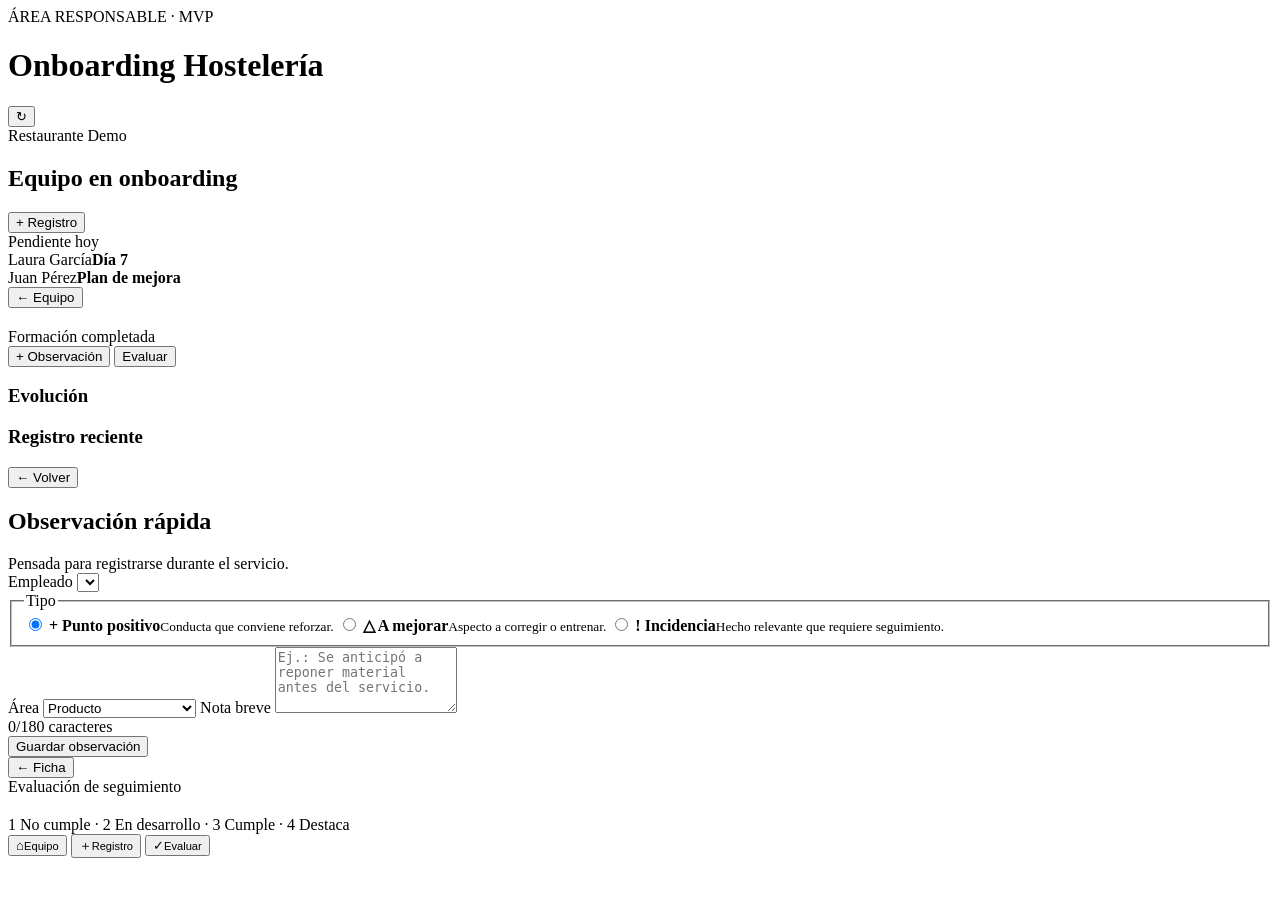
==== index.html @ d0bd627a "Add reviewed mobile MVP entrypoint" ====
<!doctype html>
<html lang="es">
<head>
  <meta charset="utf-8" />
  <meta name="viewport" content="width=device-width, initial-scale=1, viewport-fit=cover" />
  <meta name="theme-color" content="#17324d" />
  <meta name="apple-mobile-web-app-capable" content="yes" />
  <meta name="apple-mobile-web-app-status-bar-style" content="default" />
  <title>Onboarding Hostelería · Responsable</title>
  <link rel="manifest" href="manifest.webmanifest" />
  <link rel="stylesheet" href="styles.css" />
</head>
<body>
  <div class="app-shell">
    <header class="app-header">
      <div>
        <div class="eyebrow">ÁREA RESPONSABLE · MVP</div>
        <h1>Onboarding Hostelería</h1>
      </div>
      <button id="resetDemoBtn" class="icon-btn" type="button" aria-label="Restablecer datos demo" title="Restablecer datos demo">↻</button>
    </header>

    <main>
      <section id="screen-home" class="screen" aria-labelledby="homeTitle">
        <div class="section-head">
          <div>
            <div class="muted">Restaurante Demo</div>
            <h2 id="homeTitle">Equipo en onboarding</h2>
          </div>
          <button id="quickAddBtn" class="btn btn-primary compact" type="button">+ Registro</button>
        </div>
        <div id="employeeList" class="stack"></div>
        <div class="card">
          <div class="card-title">Pendiente hoy</div>
          <div class="task-row"><span>Laura García</span><strong>Día 7</strong></div>
          <div class="task-row"><span>Juan Pérez</span><strong>Plan de mejora</strong></div>
        </div>
      </section>

      <section id="screen-person" class="screen hidden" aria-labelledby="personName">
        <button class="back-btn" type="button" data-go="home">← Equipo</button>
        <div class="person-head">
          <div>
            <h2 id="personName"></h2>
            <div id="personMeta" class="muted"></div>
          </div>
          <span id="personStatus" class="status-pill"></span>
        </div>

        <div class="card">
          <div class="progress-head"><span>Formación completada</span><strong id="personProgressText"></strong></div>
          <div class="progress"><span id="personProgressBar"></span></div>
        </div>

        <div class="two-col">
          <button id="personObservationBtn" class="btn btn-secondary" type="button">+ Observación</button>
          <button id="personEvaluationBtn" class="btn btn-primary" type="button">Evaluar</button>
        </div>

        <h3>Evolución</h3>
        <div id="personAreas" class="stack"></div>

        <h3>Registro reciente</h3>
        <div id="personObservations" class="stack"></div>
      </section>

      <section id="screen-observe" class="screen hidden" aria-labelledby="observeTitle">
        <button id="observationBackBtn" class="back-btn" type="button">← Volver</button>
        <h2 id="observeTitle">Observación rápida</h2>
        <div class="muted">Pensada para registrarse durante el servicio.</div>

        <form id="observationForm" novalidate>
          <label class="field-label" for="observationEmployee">Empleado</label>
          <select id="observationEmployee" class="control" required></select>

          <fieldset class="fieldset-reset">
            <legend class="field-label">Tipo</legend>
            <div class="choice-stack">
              <label class="choice"><input type="radio" name="observationType" value="Positivo" checked /> <span><strong>+ Punto positivo</strong><small>Conducta que conviene reforzar.</small></span></label>
              <label class="choice"><input type="radio" name="observationType" value="A mejorar" /> <span><strong>△ A mejorar</strong><small>Aspecto a corregir o entrenar.</small></span></label>
              <label class="choice"><input type="radio" name="observationType" value="Incidencia" /> <span><strong>! Incidencia</strong><small>Hecho relevante que requiere seguimiento.</small></span></label>
            </div>
          </fieldset>

          <label class="field-label" for="observationArea">Área</label>
          <select id="observationArea" class="control" required>
            <option>Producto</option>
            <option>Mise en place</option>
            <option>Servicio</option>
            <option>Comunicación</option>
            <option>Anticipación</option>
            <option>Trabajo en equipo</option>
            <option>Adaptación al sistema</option>
          </select>

          <label class="field-label" for="observationNote">Nota breve</label>
          <textarea id="observationNote" class="control" rows="4" maxlength="180" placeholder="Ej.: Se anticipó a reponer material antes del servicio." required></textarea>
          <div class="field-help"><span id="noteCounter">0</span>/180 caracteres</div>

          <button class="btn btn-primary full" type="submit">Guardar observación</button>
          <div id="observationMessage" class="feedback" role="status" aria-live="polite"></div>
        </form>
      </section>

      <section id="screen-evaluate" class="screen hidden" aria-labelledby="evaluationTitle">
        <button id="evaluationBackBtn" class="back-btn" type="button">← Ficha</button>
        <div class="muted">Evaluación de seguimiento</div>
        <h2 id="evaluationTitle"></h2>
        <div class="scale-note">1 No cumple · 2 En desarrollo · 3 Cumple · 4 Destaca</div>

        <form id="evaluationForm" novalidate></form>
        <div id="evaluationMessage" class="feedback" role="status" aria-live="polite"></div>
      </section>
    </main>

    <nav class="bottom-nav" aria-label="Navegación principal">
      <button type="button" data-nav="home"><span>⌂</span><small>Equipo</small></button>
      <button type="button" data-nav="observe"><span>＋</span><small>Registro</small></button>
      <button type="button" data-nav="evaluate"><span>✓</span><small>Evaluar</small></button>
    </nav>
  </div>

  <script src="app.js" defer></script>
</body>
</html>
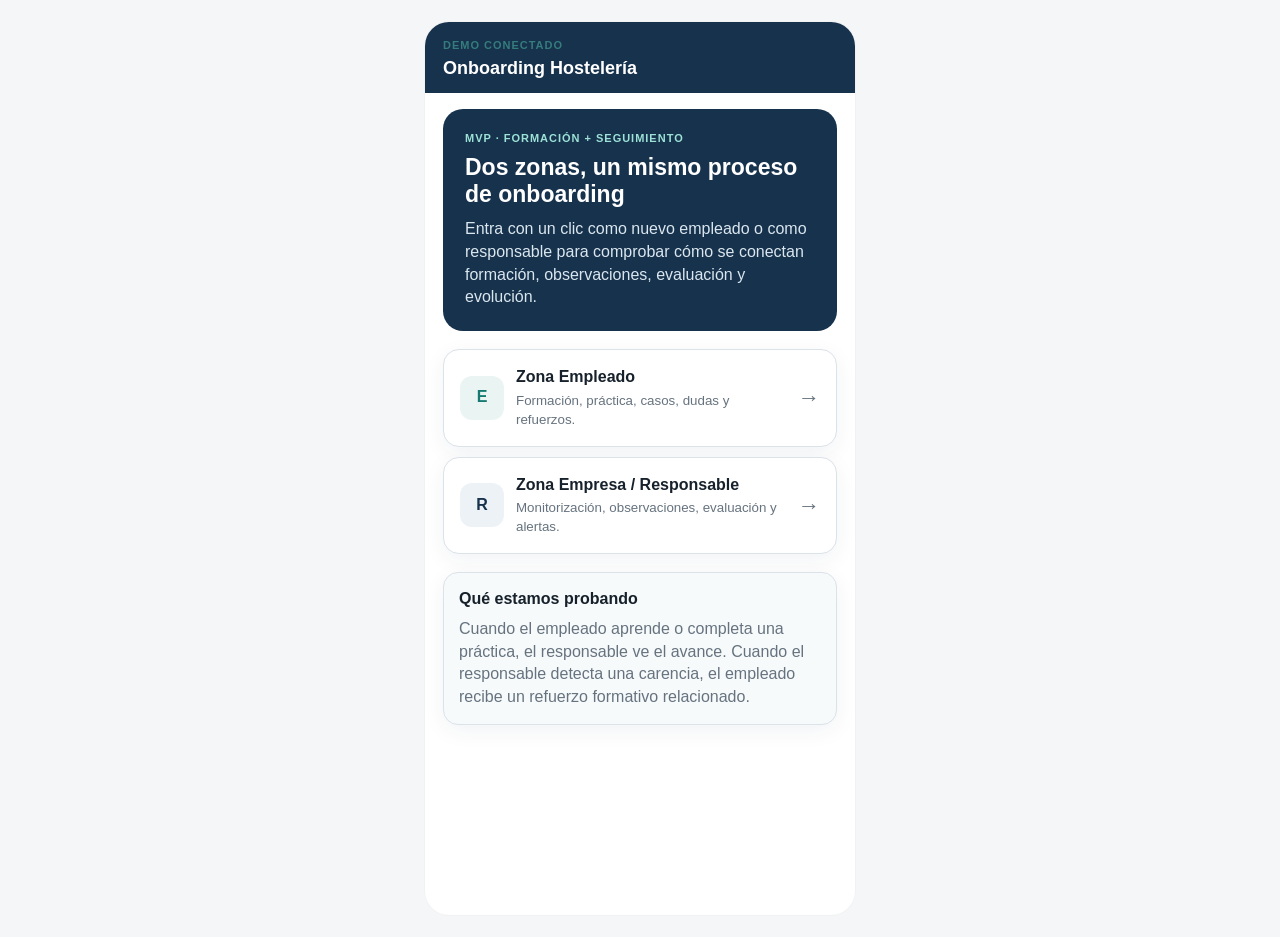
==== commit 819d9ecf: "Integrate employee and manager onboarding demo" ====
--- a/index.html
+++ b/index.html
@@ -1,125 +1,536 @@
 <!doctype html>
 <html lang="es">
 <head>
-  <meta charset="utf-8" />
-  <meta name="viewport" content="width=device-width, initial-scale=1, viewport-fit=cover" />
-  <meta name="theme-color" content="#17324d" />
-  <meta name="apple-mobile-web-app-capable" content="yes" />
-  <meta name="apple-mobile-web-app-status-bar-style" content="default" />
-  <title>Onboarding Hostelería · Responsable</title>
-  <link rel="manifest" href="manifest.webmanifest" />
-  <link rel="stylesheet" href="styles.css" />
+  <meta charset="utf-8">
+  <meta name="viewport" content="width=device-width,initial-scale=1,viewport-fit=cover">
+  <meta name="theme-color" content="#17324d">
+  <meta name="apple-mobile-web-app-capable" content="yes">
+  <meta name="apple-mobile-web-app-status-bar-style" content="default">
+  <title>Onboarding Hostelería · Demo conectado</title>
+  <link rel="manifest" href="manifest.webmanifest">
+  <style>
+:root{--navy:#17324d;--blue:#245d8c;--teal:#167a70;--teal-soft:#e7f6f2;--bg:#f4f6f8;--card:#fff;--line:#dbe2e8;--text:#17212b;--muted:#66737f;--good:#eaf5ee;--warn:#fff6df;--bad:#fbeaea;--shadow:0 6px 22px rgba(23,50,77,.06)}
+*{box-sizing:border-box;-webkit-tap-highlight-color:transparent}html{background:var(--bg)}body{margin:0;color:var(--text);background:var(--bg);font:16px/1.42 -apple-system,BlinkMacSystemFont,"Segoe UI",Roboto,Arial,sans-serif}.app-shell{width:100%;max-width:430px;min-height:100vh;margin:0 auto;background:#fff;padding-bottom:calc(78px + env(safe-area-inset-bottom));box-shadow:0 0 0 1px rgba(0,0,0,.02)}.app-header{position:sticky;top:0;z-index:5;display:flex;align-items:center;justify-content:space-between;gap:12px;padding:16px 18px calc(14px + env(safe-area-inset-top));background:var(--navy);color:#fff}.app-header h1{margin:4px 0 0;font-size:18px;line-height:1.2}.eyebrow{font-size:11px;font-weight:800;letter-spacing:.09em;color:#357c7c}.eyebrow.light{color:#9ce2d7}.icon-btn{width:42px;height:42px;border-radius:12px;border:1px solid rgba(255,255,255,.22);background:rgba(255,255,255,.08);color:#fff;font-size:21px}.screen{padding:18px 18px 112px}.hidden{display:none!important}h2{margin:4px 0 14px;font-size:23px;line-height:1.18}h3{margin:22px 0 8px;font-size:17px}.muted,.fine{color:var(--muted);font-size:14px}.fine{font-size:12px}.lead{color:#556e7e;margin-top:-6px}.section-head,.person-head,.progress-head,.section-title-row{display:flex;align-items:center;justify-content:space-between;gap:12px}.person-head{align-items:flex-start}.stack>*+*{margin-top:10px}.card,.info-card,.employee-card,.area-card,.observation-card,.training-detail,.metric-card,.compare-card{border:1px solid var(--line);border-radius:15px;background:var(--card);box-shadow:var(--shadow)}.card{padding:15px;margin-top:14px}.info-card{padding:15px;margin-top:18px;background:#f7fafb}.info-card p{margin:7px 0 0;color:var(--muted)}.gateway-screen{padding-top:16px}.gateway-hero{padding:22px;border-radius:20px;background:var(--navy);color:#fff;margin-bottom:18px}.gateway-hero h2{margin:7px 0 10px}.gateway-hero p{margin:0;color:#dbe7ef}.role-card{display:flex;align-items:center;gap:12px;width:100%;margin:10px 0;padding:16px;border:1px solid var(--line);border-radius:16px;background:#fff;text-align:left;color:inherit;font:inherit;box-shadow:var(--shadow)}.role-card:active{transform:scale(.996)}.role-icon{display:grid;place-items:center;width:44px;height:44px;flex:none;border-radius:12px;background:#eaf4f2;color:var(--teal);font-weight:900}.manager-role .role-icon{background:#edf2f6;color:var(--navy)}.role-copy{display:grid;gap:3px;flex:1}.role-copy strong{font-size:16px}.role-copy small{color:var(--muted)}.role-arrow{font-size:22px;color:var(--muted)}.status-pill{display:inline-flex;align-items:center;border-radius:999px;background:#eef3f7;color:#385166;padding:5px 9px;font-size:11px;font-weight:700;white-space:nowrap}.employee-selector-card{margin-bottom:14px}.compact-label{margin-top:0!important}.employee-hero{display:flex;align-items:center;justify-content:space-between;gap:16px;padding:18px;border-radius:18px;background:linear-gradient(135deg,#17324d,#245d8c);color:#fff}.employee-hero h2{margin:5px 0 6px}.employee-hero p{margin:0;color:#dce9f2}.progress-ring{width:74px;height:74px;flex:none;border-radius:50%;display:grid;place-items:center;background:conic-gradient(#8be3d1 var(--pct,0%),rgba(255,255,255,.18) 0);position:relative}.progress-ring:after{content:"";position:absolute;inset:7px;border-radius:50%;background:#17324d}.progress-ring span{position:relative;z-index:1;font-weight:900;font-size:14px}.section-title-row{margin-top:18px}.section-title-row h3{margin:0}.mini-kpi{font-size:12px;font-weight:800;color:var(--teal)}.module-card{width:100%;padding:15px;border:1px solid var(--line);border-radius:15px;background:#fff;text-align:left;color:inherit;font:inherit;box-shadow:var(--shadow)}.module-top{display:flex;justify-content:space-between;gap:10px}.module-day{display:inline-block;padding:4px 8px;border-radius:8px;background:#eaf4f2;color:#176b68;font-size:11px;font-weight:800}.module-title{display:block;margin:7px 0 3px;font-weight:800}.module-area{color:var(--muted);font-size:13px}.module-status{display:block;margin-top:9px;color:#2c706a;font-size:12px;font-weight:800}.module-status.reinforcement{color:#9a5a08}.lesson-steps{display:flex;gap:6px;margin:18px 0}.lesson-steps span{flex:1;text-align:center;background:#e1ecee;border-radius:8px;padding:9px 3px;font-size:11px;font-weight:800}.video-placeholder{background:#e8eef2;border-radius:12px;padding:16px;margin-top:14px}.video-placeholder strong{display:block}.video-placeholder p{margin-bottom:0;color:var(--muted)}.check-row{display:flex;gap:11px;align-items:flex-start;padding:13px;border-radius:10px;background:#f0f7f5}.check-row input{width:21px;height:21px;flex:none;accent-color:var(--teal)}.option-btn{width:100%;text-align:left;padding:13px;border:1px solid #bccbd5;background:#fff;border-radius:10px;color:#17324d;font:inherit}.option-btn.selected{border:2px solid var(--teal);background:var(--teal-soft)}.feedback{min-height:20px;margin-top:10px;font-size:14px;color:var(--blue)}.feedback.good,.feedback.success{color:#366e47}.feedback.try,.feedback.error{color:#9b3f3f}.progress-row-card{padding:14px}.meter{height:9px;background:#e1eaef;border-radius:99px;overflow:hidden;margin-top:8px}.meter span{height:100%;display:block;background:#269a88}.alert-card{border:1px solid #e3d29c;border-left:4px solid #cf9f2a;border-radius:13px;padding:12px;background:#fffaf0}.alert-card.incident{border-color:#e2bbbb;border-left-color:#b95c5c;background:#fff7f7}.alert-card.positive{border-color:#bdd9c5;border-left-color:#4d8b61;background:#f5fbf7}.alert-title{font-size:13px;font-weight:800}.alert-text{font-size:13px;margin-top:3px;color:#536573}.metrics-grid{display:grid;grid-template-columns:repeat(3,1fr);gap:8px;margin:12px 0 16px}.metric-card{padding:11px 9px;text-align:center}.metric-card span{display:block;color:var(--muted);font-size:11px}.metric-card strong{display:block;margin-top:3px;font-size:18px}.employee-card{width:100%;padding:15px;text-align:left;color:inherit;font:inherit}.employee-card:active{transform:scale(.995)}.employee-top{display:flex;justify-content:space-between;gap:10px}.employee-name{font-weight:800}.progress{height:8px;margin-top:9px;overflow:hidden;border-radius:999px;background:#e8edf1}.progress span{display:block;height:100%;width:0;background:var(--blue);transition:width .2s ease}.employee-kpis{display:flex;justify-content:space-between;gap:10px;margin-top:7px;color:var(--muted);font-size:12px}.live-dot{font-size:10px;font-weight:900;color:#b64d4d}.compare-card{padding:15px;margin:14px 0}.compare-row{display:grid;grid-template-columns:1fr auto;gap:4px 10px;align-items:center;margin:10px 0}.compare-row .progress{grid-column:1/-1;margin-top:1px}.eval-progress span{background:var(--teal)}.compare-caption{margin-top:10px;color:var(--muted);font-size:11px}.two-col{display:grid;grid-template-columns:1fr 1fr;gap:9px}.back-btn{min-height:42px;margin-left:-6px;padding:0 6px;border:0;background:none;color:var(--blue);font:inherit;font-weight:800}.area-card,.observation-card,.training-detail{padding:12px 13px}.area-row{display:flex;align-items:center;justify-content:space-between;gap:12px}.area-name{font-size:14px}.trend{font-weight:800}.observation-card{border-left-width:4px}.observation-card.positive{border-left-color:#4d8b61}.observation-card.improve{border-left-color:#cf9f2a}.observation-card.incident{border-left-color:#b95c5c}.observation-meta{font-size:12px;color:var(--muted);margin-bottom:4px}.observation-text{font-size:14px}.training-detail .module-status{margin-top:4px}.field-label{display:block;margin:16px 0 7px;font-size:14px;font-weight:800}.control{width:100%;min-height:48px;border:1px solid var(--line);border-radius:12px;background:#fff;color:var(--text);padding:12px;font:inherit}.control:focus{outline:2px solid rgba(36,93,140,.2);border-color:var(--blue)}textarea.control{resize:vertical}.fieldset-reset{border:0;padding:0;margin:0;min-width:0}.choice-stack{display:grid;gap:8px}.choice{display:flex;align-items:flex-start;gap:10px;padding:12px;border:1px solid var(--line);border-radius:12px}.choice input{margin-top:3px;transform:scale(1.15)}.choice span{display:grid;gap:2px}.choice small{color:var(--muted)}.field-help{text-align:right;color:var(--muted);font-size:12px;margin-top:4px}.scale-note{font-size:12px;color:var(--muted);margin:-6px 0 12px}.evaluation-card{border:1px solid var(--line);border-radius:14px;padding:13px;margin:10px 0}.evaluation-card legend{padding:0 4px;font-weight:800;font-size:14px}.ratings{display:grid;grid-template-columns:repeat(4,1fr);gap:7px;margin-top:8px}.rating{display:flex;align-items:center;justify-content:center;min-height:44px;border:1px solid var(--line);border-radius:10px}.rating input{margin-right:5px}.btn{min-height:48px;border:0;border-radius:12px;padding:0 14px;font:inherit;font-weight:800}.btn-primary{background:var(--navy);color:#fff}.btn-secondary{background:#fff;color:var(--text);border:1px solid var(--line)}.btn.compact{min-height:44px;padding:0 12px;font-size:14px}.btn.full{width:100%;margin-top:12px}.bottom-nav{position:fixed;z-index:6;left:50%;bottom:0;transform:translateX(-50%);width:min(430px,100%);display:grid;grid-template-columns:repeat(2,1fr);padding:7px 8px calc(7px + env(safe-area-inset-bottom));border-top:1px solid var(--line);background:rgba(255,255,255,.97);backdrop-filter:blur(12px)}#managerNav{grid-template-columns:repeat(3,1fr)}.bottom-nav button{display:grid;justify-items:center;gap:2px;min-height:48px;border:0;border-radius:10px;background:transparent;color:#4f5f6c;font:inherit}.bottom-nav button.active{background:#eef3f7;color:var(--navy);font-weight:800}.bottom-nav span{font-size:19px;line-height:1}.bottom-nav small{font-size:11px}@media(max-width:360px){.screen{padding-left:12px;padding-right:12px}.lesson-steps span{font-size:10px}.role-card{padding:13px}.metrics-grid{gap:5px}.metric-card{padding:10px 5px}}@media(min-width:700px){body{padding:22px}.app-shell{min-height:calc(100vh - 44px);border-radius:24px;overflow:hidden}.bottom-nav{bottom:22px;border-radius:0 0 24px 24px}}@media(prefers-reduced-motion:reduce){*{scroll-behavior:auto!important;transition:none!important}}
+
+</style>
 </head>
 <body>
-  <div class="app-shell">
-    <header class="app-header">
-      <div>
-        <div class="eyebrow">ÁREA RESPONSABLE · MVP</div>
-        <h1>Onboarding Hostelería</h1>
-      </div>
-      <button id="resetDemoBtn" class="icon-btn" type="button" aria-label="Restablecer datos demo" title="Restablecer datos demo">↻</button>
-    </header>
-
-    <main>
-      <section id="screen-home" class="screen" aria-labelledby="homeTitle">
-        <div class="section-head">
-          <div>
-            <div class="muted">Restaurante Demo</div>
-            <h2 id="homeTitle">Equipo en onboarding</h2>
+<div class="app-shell">
+  <header class="app-header">
+    <div>
+      <div class="eyebrow" id="headerEyebrow">DEMO CONECTADO</div>
+      <h1 id="headerTitle">Onboarding Hostelería</h1>
+    </div>
+    <button id="homeGatewayBtn" class="icon-btn hidden" type="button" aria-label="Volver al inicio">⌂</button>
+  </header>
+
+  <main>
+    <section id="screen-gateway" class="screen gateway-screen">
+      <div class="gateway-hero">
+        <div class="eyebrow light">MVP · FORMACIÓN + SEGUIMIENTO</div>
+        <h2>Dos zonas, un mismo proceso de onboarding</h2>
+        <p>Entra con un clic como nuevo empleado o como responsable para comprobar cómo se conectan formación, observaciones, evaluación y evolución.</p>
+      </div>
+
+      <button id="enterEmployeeBtn" class="role-card employee-role" type="button">
+        <span class="role-icon">E</span>
+        <span class="role-copy">
+          <strong>Zona Empleado</strong>
+          <small>Formación, práctica, casos, dudas y refuerzos.</small>
+        </span>
+        <span class="role-arrow">→</span>
+      </button>
+
+      <button id="enterManagerBtn" class="role-card manager-role" type="button">
+        <span class="role-icon">R</span>
+        <span class="role-copy">
+          <strong>Zona Empresa / Responsable</strong>
+          <small>Monitorización, observaciones, evaluación y alertas.</small>
+        </span>
+        <span class="role-arrow">→</span>
+      </button>
+
+      <div class="info-card">
+        <strong>Qué estamos probando</strong>
+        <p>Cuando el empleado aprende o completa una práctica, el responsable ve el avance. Cuando el responsable detecta una carencia, el empleado recibe un refuerzo formativo relacionado.</p>
+      </div>
+    </section>
+
+    <!-- EMPLEADO -->
+    <section id="screen-employee-home" class="screen hidden">
+      <div class="section-head">
+        <div>
+          <div class="muted">Área empleado</div>
+          <h2>Mi aprendizaje</h2>
+        </div>
+        <span class="status-pill">Demo</span>
+      </div>
+
+      <div class="card employee-selector-card">
+        <label class="field-label compact-label" for="employeeDemoSelect">Empleado demo</label>
+        <select id="employeeDemoSelect" class="control"></select>
+        <div class="fine">En el producto real cada empleado accedería a su propio perfil.</div>
+      </div>
+
+      <div class="employee-hero">
+        <div>
+          <div class="eyebrow light">TU RECORRIDO</div>
+          <h2 id="employeeWelcome">Bienvenido</h2>
+          <p id="employeeHeroText">Aprende el sistema de tu equipo paso a paso.</p>
+        </div>
+        <div class="progress-ring" id="employeeProgressRing"><span id="employeeProgressPct">0%</span></div>
+      </div>
+
+      <div id="employeeAlerts" class="stack"></div>
+
+      <div class="section-title-row">
+        <h3>Formación</h3>
+        <span id="employeeModulesSummary" class="mini-kpi"></span>
+      </div>
+      <div id="employeeModules" class="stack"></div>
+    </section>
+
+    <section id="screen-employee-lesson" class="screen hidden">
+      <button id="employeeLessonBack" class="back-btn" type="button">← Mi recorrido</button>
+      <div id="lessonStage" class="eyebrow"></div>
+      <h2 id="lessonTitle"></h2>
+      <p id="lessonGoal" class="lead"></p>
+      <div class="lesson-steps"><span>1 Aprende</span><span>2 Practica</span><span>3 Repasa</span></div>
+
+      <article class="card">
+        <h3>Aprende</h3>
+        <div id="lessonContent"></div>
+        <div id="lessonVideo"></div>
+      </article>
+
+      <article class="card">
+        <h3>Practica en el servicio</h3>
+        <p id="lessonPractice"></p>
+        <label class="check-row"><input type="checkbox" id="lessonPracticeDone"><span>He practicado este punto con mi responsable o compañero.</span></label>
+        <p class="fine">Esta marca registra aprendizaje. La evaluación laboral corresponde al responsable.</p>
+      </article>
+
+      <article class="card">
+        <h3>Comprueba lo aprendido</h3>
+        <p id="lessonQuestion"></p>
+        <div id="lessonOptions" class="choice-stack"></div>
+        <div id="lessonFeedback" class="feedback" role="status" aria-live="polite"></div>
+      </article>
+
+      <article class="card">
+        <h3>Mis dudas</h3>
+        <label class="fine" for="lessonNote">Anota algo que debas consultar con tu responsable.</label>
+        <textarea id="lessonNote" class="control" rows="3" maxlength="300" placeholder="Ej.: ¿Dónde consulto la ficha de alérgenos?"></textarea>
+        <button id="saveLessonNote" class="btn btn-secondary full" type="button">Guardar duda</button>
+        <div id="lessonNoteMessage" class="feedback" role="status" aria-live="polite"></div>
+      </article>
+    </section>
+
+    <section id="screen-employee-progress" class="screen hidden">
+      <div class="section-head">
+        <div>
+          <div class="muted">Área empleado</div>
+          <h2>Mi progreso</h2>
+        </div>
+        <span id="employeeProgressBadge" class="status-pill"></span>
+      </div>
+      <p class="lead">Este resumen mide actividades de aprendizaje. No sustituye la evaluación del responsable.</p>
+      <div id="employeeProgressList" class="stack"></div>
+      <article class="card">
+        <h3>Cómo se valida mi trabajo</h3>
+        <p>Tu responsable observa el desempeño y registra evaluaciones en los días 1, 3, 7, 15 y 30. Formación y desempeño se muestran por separado.</p>
+      </article>
+    </section>
+
+    <!-- EMPRESA / RESPONSABLE -->
+    <section id="screen-manager-home" class="screen hidden">
+      <div class="section-head">
+        <div>
+          <div class="muted">Restaurante Demo</div>
+          <h2>Equipo en onboarding</h2>
+        </div>
+        <button id="quickObservationBtn" class="btn btn-primary compact" type="button">+ Registro</button>
+      </div>
+
+      <div class="metrics-grid">
+        <div class="metric-card"><span>Activos</span><strong id="activeCount">0</strong></div>
+        <div class="metric-card"><span>Alertas</span><strong id="alertCount">0</strong></div>
+        <div class="metric-card"><span>Formación media</span><strong id="avgTraining">0%</strong></div>
+      </div>
+
+      <div id="managerEmployeeList" class="stack"></div>
+
+      <div class="section-title-row"><h3>Actividad reciente</h3><span class="live-dot">● EN VIVO</span></div>
+      <div id="managerActivity" class="stack"></div>
+    </section>
+
+    <section id="screen-manager-person" class="screen hidden">
+      <button class="back-btn" type="button" data-manager-go="home">← Equipo</button>
+      <div class="person-head">
+        <div>
+          <h2 id="managerPersonName"></h2>
+          <div id="managerPersonMeta" class="muted"></div>
+        </div>
+        <span id="managerPersonStatus" class="status-pill"></span>
+      </div>
+
+      <div class="compare-card">
+        <div class="compare-row">
+          <span>Formación</span><strong id="managerTrainingPct"></strong>
+          <div class="progress"><span id="managerTrainingBar"></span></div>
+        </div>
+        <div class="compare-row">
+          <span>Evaluación</span><strong id="managerEvaluationScore"></strong>
+          <div class="progress eval-progress"><span id="managerEvaluationBar"></span></div>
+        </div>
+        <div class="compare-caption">Formación = aprendizaje registrado · Evaluación = observación del responsable</div>
+      </div>
+
+      <div class="two-col">
+        <button id="managerPersonObservationBtn" class="btn btn-secondary" type="button">+ Observación</button>
+        <button id="managerPersonEvaluationBtn" class="btn btn-primary" type="button">Evaluar</button>
+      </div>
+
+      <h3>Evolución por área</h3>
+      <div id="managerPersonAreas" class="stack"></div>
+
+      <h3>Formación y refuerzos</h3>
+      <div id="managerTrainingDetail" class="stack"></div>
+
+      <h3>Registro reciente</h3>
+      <div id="managerPersonObservations" class="stack"></div>
+    </section>
+
+    <section id="screen-manager-observe" class="screen hidden">
+      <button id="managerObservationBack" class="back-btn" type="button">← Volver</button>
+      <h2>Observación rápida</h2>
+      <p class="lead">Una observación “A mejorar” o “Incidencia” puede generar un refuerzo formativo para el empleado.</p>
+      <form id="managerObservationForm" novalidate>
+        <label class="field-label" for="managerObservationEmployee">Empleado</label>
+        <select id="managerObservationEmployee" class="control" required></select>
+
+        <fieldset class="fieldset-reset">
+          <legend class="field-label">Tipo</legend>
+          <div class="choice-stack">
+            <label class="choice"><input type="radio" name="managerObservationType" value="Positivo" checked><span><strong>+ Punto positivo</strong><small>Conducta a reforzar.</small></span></label>
+            <label class="choice"><input type="radio" name="managerObservationType" value="A mejorar"><span><strong>△ A mejorar</strong><small>Genera recomendación de refuerzo.</small></span></label>
+            <label class="choice"><input type="radio" name="managerObservationType" value="Incidencia"><span><strong>! Incidencia</strong><small>Genera alerta y refuerzo.</small></span></label>
           </div>
-          <button id="quickAddBtn" class="btn btn-primary compact" type="button">+ Registro</button>
-        </div>
-        <div id="employeeList" class="stack"></div>
-        <div class="card">
-          <div class="card-title">Pendiente hoy</div>
-          <div class="task-row"><span>Laura García</span><strong>Día 7</strong></div>
-          <div class="task-row"><span>Juan Pérez</span><strong>Plan de mejora</strong></div>
-        </div>
-      </section>
-
-      <section id="screen-person" class="screen hidden" aria-labelledby="personName">
-        <button class="back-btn" type="button" data-go="home">← Equipo</button>
-        <div class="person-head">
-          <div>
-            <h2 id="personName"></h2>
-            <div id="personMeta" class="muted"></div>
-          </div>
-          <span id="personStatus" class="status-pill"></span>
-        </div>
-
-        <div class="card">
-          <div class="progress-head"><span>Formación completada</span><strong id="personProgressText"></strong></div>
-          <div class="progress"><span id="personProgressBar"></span></div>
-        </div>
-
-        <div class="two-col">
-          <button id="personObservationBtn" class="btn btn-secondary" type="button">+ Observación</button>
-          <button id="personEvaluationBtn" class="btn btn-primary" type="button">Evaluar</button>
-        </div>
-
-        <h3>Evolución</h3>
-        <div id="personAreas" class="stack"></div>
-
-        <h3>Registro reciente</h3>
-        <div id="personObservations" class="stack"></div>
-      </section>
-
-      <section id="screen-observe" class="screen hidden" aria-labelledby="observeTitle">
-        <button id="observationBackBtn" class="back-btn" type="button">← Volver</button>
-        <h2 id="observeTitle">Observación rápida</h2>
-        <div class="muted">Pensada para registrarse durante el servicio.</div>
-
-        <form id="observationForm" novalidate>
-          <label class="field-label" for="observationEmployee">Empleado</label>
-          <select id="observationEmployee" class="control" required></select>
-
-          <fieldset class="fieldset-reset">
-            <legend class="field-label">Tipo</legend>
-            <div class="choice-stack">
-              <label class="choice"><input type="radio" name="observationType" value="Positivo" checked /> <span><strong>+ Punto positivo</strong><small>Conducta que conviene reforzar.</small></span></label>
-              <label class="choice"><input type="radio" name="observationType" value="A mejorar" /> <span><strong>△ A mejorar</strong><small>Aspecto a corregir o entrenar.</small></span></label>
-              <label class="choice"><input type="radio" name="observationType" value="Incidencia" /> <span><strong>! Incidencia</strong><small>Hecho relevante que requiere seguimiento.</small></span></label>
-            </div>
-          </fieldset>
-
-          <label class="field-label" for="observationArea">Área</label>
-          <select id="observationArea" class="control" required>
-            <option>Producto</option>
-            <option>Mise en place</option>
-            <option>Servicio</option>
-            <option>Comunicación</option>
-            <option>Anticipación</option>
-            <option>Trabajo en equipo</option>
-            <option>Adaptación al sistema</option>
-          </select>
-
-          <label class="field-label" for="observationNote">Nota breve</label>
-          <textarea id="observationNote" class="control" rows="4" maxlength="180" placeholder="Ej.: Se anticipó a reponer material antes del servicio." required></textarea>
-          <div class="field-help"><span id="noteCounter">0</span>/180 caracteres</div>
-
-          <button class="btn btn-primary full" type="submit">Guardar observación</button>
-          <div id="observationMessage" class="feedback" role="status" aria-live="polite"></div>
-        </form>
-      </section>
-
-      <section id="screen-evaluate" class="screen hidden" aria-labelledby="evaluationTitle">
-        <button id="evaluationBackBtn" class="back-btn" type="button">← Ficha</button>
-        <div class="muted">Evaluación de seguimiento</div>
-        <h2 id="evaluationTitle"></h2>
-        <div class="scale-note">1 No cumple · 2 En desarrollo · 3 Cumple · 4 Destaca</div>
-
-        <form id="evaluationForm" novalidate></form>
-        <div id="evaluationMessage" class="feedback" role="status" aria-live="polite"></div>
-      </section>
-    </main>
-
-    <nav class="bottom-nav" aria-label="Navegación principal">
-      <button type="button" data-nav="home"><span>⌂</span><small>Equipo</small></button>
-      <button type="button" data-nav="observe"><span>＋</span><small>Registro</small></button>
-      <button type="button" data-nav="evaluate"><span>✓</span><small>Evaluar</small></button>
-    </nav>
-  </div>
-
-  <script src="app.js" defer></script>
+        </fieldset>
+
+        <label class="field-label" for="managerObservationArea">Área</label>
+        <select id="managerObservationArea" class="control" required>
+          <option>Producto</option><option>Mise en place</option><option>Servicio</option><option>Comunicación</option><option>Anticipación</option><option>Trabajo en equipo</option><option>Adaptación al sistema</option>
+        </select>
+
+        <label class="field-label" for="managerObservationNote">Nota breve</label>
+        <textarea id="managerObservationNote" class="control" rows="4" maxlength="180" placeholder="Ej.: Debe anticipar la reposición antes del pico." required></textarea>
+        <div class="field-help"><span id="managerNoteCounter">0</span>/180</div>
+
+        <button class="btn btn-primary full" type="submit">Guardar observación</button>
+        <div id="managerObservationMessage" class="feedback" role="status" aria-live="polite"></div>
+      </form>
+    </section>
+
+    <section id="screen-manager-evaluate" class="screen hidden">
+      <button id="managerEvaluationBack" class="back-btn" type="button">← Ficha</button>
+      <div class="muted">Evaluación de seguimiento</div>
+      <h2 id="managerEvaluationTitle"></h2>
+      <div class="scale-note">1 No cumple · 2 En desarrollo · 3 Cumple · 4 Destaca</div>
+      <form id="managerEvaluationForm" novalidate></form>
+      <div id="managerEvaluationMessage" class="feedback" role="status" aria-live="polite"></div>
+    </section>
+  </main>
+
+  <nav id="employeeNav" class="bottom-nav hidden" aria-label="Navegación empleado">
+    <button type="button" data-employee-nav="home"><span>⌂</span><small>Formación</small></button>
+    <button type="button" data-employee-nav="progress"><span>▥</span><small>Progreso</small></button>
+  </nav>
+
+  <nav id="managerNav" class="bottom-nav hidden" aria-label="Navegación responsable">
+    <button type="button" data-manager-nav="home"><span>⌂</span><small>Equipo</small></button>
+    <button type="button" data-manager-nav="observe"><span>＋</span><small>Registro</small></button>
+    <button type="button" data-manager-nav="evaluate"><span>✓</span><small>Evaluar</small></button>
+  </nav>
+</div>
+<script>
+(()=>{
+'use strict';
+
+const STORAGE_KEY='onboarding_hosteleria_integrado_v2';
+const CHANNEL_NAME='onboarding_hosteleria_demo_sync';
+const channel=('BroadcastChannel' in window)?new BroadcastChannel(CHANNEL_NAME):null;
+
+const modules=[
+ {day:1,title:'Conoce tu puesto y tu equipo',area:'Integración y comunicación',goal:'Identifica tus funciones, a quién pedir ayuda y cómo comunicar una incidencia.',points:['Confirma quién es tu responsable directo y quién cubre su ausencia.','Pregunta qué decisiones puedes tomar y cuáles requieren autorización.','Cuando detectes un problema, comunica el hecho y su urgencia por el canal acordado.'],practice:'Identifica a tu responsable y ensaya cómo comunicarías una incidencia durante el servicio.',question:'Si un cliente pregunta por un alérgeno y no tienes información fiable, ¿qué haces?',options:['Le das una respuesta probable para no retrasar el servicio.','Consultas la información oficial del establecimiento y avisas al responsable antes de responder.','Cambias de tema y sigues con otra mesa.'],correct:1,why:'La información sobre alérgenos debe confirmarse con la fuente y el protocolo del establecimiento.',videoUrl:''},
+ {day:3,title:'Prepara el servicio',area:'Mise en place y organización',goal:'Revisa tu zona, encuentra material y comunica lo que falta antes del servicio.',points:['Consulta la lista de preparación de tu puesto y turno.','Comprueba limpieza, material y reposiciones con un compañero.','Comunica faltantes y prioridades al responsable antes de abrir.'],practice:'Realiza la preparación de tu zona con la lista real del establecimiento.',question:'Falta material imprescindible diez minutos antes de abrir. ¿Qué haces primero?',options:['Esperas a que alguien lo detecte.','Lo comunicas y acuerdas una solución o prioridad con el responsable.','Improvisas un sustituto sin avisar.'],correct:1,why:'Anticiparse también consiste en comunicar faltantes a tiempo.',videoUrl:''},
+ {day:7,title:'Observa y atiende',area:'Servicio y anticipación',goal:'Aprende a observar mesas y coordinarte con el equipo durante el servicio.',points:['Revisa tus mesas de forma regular sin interrumpir innecesariamente.','Comunica a cocina y sala cambios o problemas por el canal acordado.','Pide apoyo cuando el volumen de trabajo supere tu capacidad.'],practice:'Con supervisión, atiende una zona y comenta qué necesidad detectaste antes de que te la pidieran.',question:'Un plato tarda más de lo previsto y el cliente pregunta. ¿Cuál es la mejor respuesta?',options:['Prometes que llegará inmediatamente sin comprobarlo.','Compruebas el estado con cocina y comunicas al cliente lo confirmado.','Evitas volver a esa mesa hasta que salga el plato.'],correct:1,why:'Verifica el estado real y comunica con claridad, siguiendo el protocolo local.',videoUrl:''},
+ {day:15,title:'Producto y recomendación',area:'Producto y venta',goal:'Responde con seguridad sobre la carta y recomienda a partir de lo que necesita el cliente.',points:['Estudia los productos principales y sus descripciones oficiales.','No inventes ingredientes, disponibilidad ni alérgenos.','Escucha preferencias y confirma cualquier información incierta.'],practice:'Explica dos productos reales de la carta y practica una recomendación con tu responsable.',question:'No recuerdas un ingrediente de un plato. ¿Qué haces?',options:['Lo deduces por el nombre del plato.','Consultas la ficha o preguntas antes de recomendarlo.','Afirmas que no lo lleva.'],correct:1,why:'Una recomendación útil se basa en información verificada.',videoUrl:''},
+ {day:30,title:'Consolida tu forma de trabajar',area:'Autonomía y mejora',goal:'Repasa tu evolución y prepara una conversación concreta sobre fortalezas y puntos a mejorar.',points:['Revisa tareas que ya haces con autonomía y las que requieren apoyo.','Lleva ejemplos concretos de situaciones vividas.','Acuerda con tu responsable un siguiente objetivo observable.'],practice:'Comparte un logro, una dificultad y una propuesta de mejora en la conversación de seguimiento.',question:'Recibes una corrección sobre un procedimiento interno. ¿Cuál es el mejor siguiente paso?',options:['Sigues usando el método que aprendiste antes.','Pides que te expliquen el procedimiento, lo aplicas y confirmas si lo has entendido.','Discutes la corrección delante del cliente.'],correct:1,why:'La adaptación se demuestra aplicando el procedimiento del establecimiento y pidiendo aclaraciones.',videoUrl:''}
+];
+
+const evaluationCriteria=['Conocimiento de producto','Mise en place','Comunicación','Anticipación','Trabajo en equipo','Adaptación al sistema'];
+const criterionAreaMap={
+ 'Conocimiento de producto':'Producto',
+ 'Mise en place':'Mise en place',
+ 'Comunicación':'Comunicación',
+ 'Anticipación':'Anticipación',
+ 'Trabajo en equipo':'Trabajo en equipo',
+ 'Adaptación al sistema':'Adaptación al sistema'
+};
+const areaModuleMap={
+ 'Producto':3,'Mise en place':1,'Servicio':2,'Comunicación':0,'Anticipación':2,'Trabajo en equipo':4,'Adaptación al sistema':4
+};
+
+const seedActivities={
+ juan:{0:{practiced:true,answer:1,note:''},1:{practiced:true,answer:1,note:''},2:{practiced:true,answer:null,note:''},3:{practiced:true,answer:null,note:''}},
+ laura:{0:{practiced:true,answer:1,note:''},1:{practiced:true,answer:null,note:''}},
+ pedro:{0:{practiced:true,answer:1,note:''},1:{practiced:true,answer:1,note:''},2:{practiced:true,answer:1,note:''},3:{practiced:true,answer:1,note:''},4:{practiced:true,answer:1,note:''}}
+};
+
+const initialData={
+ version:2,
+ selectedEmployeeId:'juan',
+ staff:[
+  {id:'juan',name:'Juan Pérez',role:'Camarero sala',day:15,status:'Evolución positiva',areas:{Producto:[1,2,3],'Mise en place':[2,3],Servicio:[2,3,3],Comunicación:[2,2,3],Anticipación:[1,2,2],'Trabajo en equipo':[3,3,4],'Adaptación al sistema':[2,3]},observations:[{type:'Positivo',area:'Servicio',note:'Buena gestión de una reclamación.',date:'Hoy'},{type:'A mejorar',area:'Anticipación',note:'Preparar reposición antes del pico.',date:'Ayer'}],activities:seedActivities.juan,reinforcements:{2:{active:true,source:'Observación',reason:'Anticipación'}},employeeNotifications:[{kind:'reinforcement',text:'Refuerzo recomendado: Observa y atiende · Anticipación.',date:'Ayer'}],evaluations:[{date:'Día 7',scores:{'Conocimiento de producto':3,'Mise en place':3,'Comunicación':3,'Anticipación':2,'Trabajo en equipo':4,'Adaptación al sistema':3}}]},
+  {id:'laura',name:'Laura García',role:'Ayudante sala',day:7,status:'En desarrollo',areas:{Producto:[1,2],'Mise en place':[2,2],Servicio:[2,3],Comunicación:[2,2],Anticipación:[2,2],'Trabajo en equipo':[3,3],'Adaptación al sistema':[2,2]},observations:[{type:'A mejorar',area:'Producto',note:'Reforzar carta y alérgenos.',date:'Hoy'}],activities:seedActivities.laura,reinforcements:{3:{active:true,source:'Observación',reason:'Producto'}},employeeNotifications:[{kind:'reinforcement',text:'Refuerzo recomendado: Producto y recomendación · Producto.',date:'Hoy'}],evaluations:[{date:'Día 3',scores:{'Conocimiento de producto':2,'Mise en place':2,'Comunicación':2,'Anticipación':2,'Trabajo en equipo':3,'Adaptación al sistema':2}}]},
+  {id:'pedro',name:'Pedro López',role:'Camarero barra',day:30,status:'Onboarding completado',areas:{Producto:[2,3,4],'Mise en place':[2,3,4],Servicio:[2,3,4],Comunicación:[3,3,4],Anticipación:[2,3,4],'Trabajo en equipo':[3,4,4],'Adaptación al sistema':[3,4]},observations:[{type:'Positivo',area:'Trabajo en equipo',note:'Apoya al resto sin indicación.',date:'Ayer'}],activities:seedActivities.pedro,reinforcements:{},employeeNotifications:[],evaluations:[{date:'Día 30',scores:{'Conocimiento de producto':4,'Mise en place':4,'Comunicación':4,'Anticipación':4,'Trabajo en equipo':4,'Adaptación al sistema':4}}]}
+ ],
+ managerActivity:[
+  {kind:'training',text:'Juan Pérez completó el caso del Día 7.',date:'Hoy'},
+  {kind:'alert',text:'Laura García tiene refuerzo pendiente en Producto.',date:'Hoy'},
+  {kind:'positive',text:'Pedro López completó su recorrido formativo.',date:'Ayer'}
+ ]
+};
+
+let data=loadData();
+let currentRole='gateway';
+let currentEmployeeId=data.selectedEmployeeId||'juan';
+let currentLessonIndex=0;
+let managerPreviousScreen='manager-home';
+
+const $=id=>document.getElementById(id);
+const deepClone=v=>JSON.parse(JSON.stringify(v));
+function migrateOrReset(parsed){
+ if(!parsed||parsed.version!==2||!Array.isArray(parsed.staff)) return deepClone(initialData);
+ return parsed;
+}
+function loadData(){
+ try{return migrateOrReset(JSON.parse(localStorage.getItem(STORAGE_KEY)));}catch{return deepClone(initialData);}
+}
+function saveData({broadcast=true}={}){
+ try{localStorage.setItem(STORAGE_KEY,JSON.stringify(data));if(broadcast&&channel)channel.postMessage({type:'sync'});return true;}catch{return false;}
+}
+function reloadSharedData(){const keep=currentEmployeeId;data=loadData();currentEmployeeId=data.staff.some(s=>s.id===keep)?keep:(data.selectedEmployeeId||data.staff[0].id);renderCurrentView();}
+window.addEventListener('storage',e=>{if(e.key===STORAGE_KEY)reloadSharedData();});
+if(channel)channel.addEventListener('message',e=>{if(e.data&&e.data.type==='sync')reloadSharedData();});
+
+function employeeById(id){return data.staff.find(s=>s.id===id)||data.staff[0];}
+function currentEmployee(){return employeeById(currentEmployeeId);}
+function record(employee,index){return employee.activities?.[index]||{practiced:false,answer:null,note:''};}
+function modulePoints(employee,index){const a=record(employee,index);return Number(!!a.practiced)+Number(a.answer===modules[index].correct);}
+function trainingPct(employee){const total=modules.reduce((sum,_,i)=>sum+modulePoints(employee,i),0);return Math.round(total/(modules.length*2)*100);}
+function completedModules(employee){return modules.filter((_,i)=>modulePoints(employee,i)===2).length;}
+function latestEvaluation(employee){return employee.evaluations?.[employee.evaluations.length-1]||null;}
+function evaluationAverage(employee){
+ const latest=latestEvaluation(employee);
+ if(latest){const vals=Object.values(latest.scores).filter(v=>Number.isFinite(v));return vals.length?vals.reduce((a,b)=>a+b,0)/vals.length:0;}
+ const vals=Object.values(employee.areas||{}).map(v=>Array.isArray(v)&&v.length?v[v.length-1]:null).filter(v=>Number.isFinite(v));
+ return vals.length?vals.reduce((a,b)=>a+b,0)/vals.length:0;
+}
+function activeReinforcements(employee){return Object.entries(employee.reinforcements||{}).filter(([,v])=>v&&v.active);}
+function todayLabel(){return 'Ahora';}
+
+function showScreen(id){
+ document.querySelectorAll('main .screen').forEach(s=>s.classList.toggle('hidden',s.id!=='screen-'+id));
+ window.scrollTo({top:0,behavior:'auto'});
+}
+function setHeader(role){
+ const homeBtn=$('homeGatewayBtn');
+ homeBtn.classList.toggle('hidden',role==='gateway');
+ if(role==='employee'){$('headerEyebrow').textContent='ÁREA EMPLEADO';$('headerTitle').textContent='Mi aprendizaje';}
+ else if(role==='manager'){$('headerEyebrow').textContent='ÁREA EMPRESA';$('headerTitle').textContent='Onboarding Hostelería';}
+ else{$('headerEyebrow').textContent='DEMO CONECTADO';$('headerTitle').textContent='Onboarding Hostelería';}
+}
+function setNav(role,active){
+ $('employeeNav').classList.toggle('hidden',role!=='employee');
+ $('managerNav').classList.toggle('hidden',role!=='manager');
+ document.querySelectorAll('[data-employee-nav]').forEach(b=>b.classList.toggle('active',b.dataset.employeeNav===active));
+ document.querySelectorAll('[data-manager-nav]').forEach(b=>b.classList.toggle('active',b.dataset.managerNav===active));
+}
+function enterGateway(){currentRole='gateway';setHeader('gateway');setNav('gateway');showScreen('gateway');}
+function enterEmployee(){currentRole='employee';setHeader('employee');setNav('employee','home');showScreen('employee-home');renderEmployeeHome();}
+function enterManager(){currentRole='manager';setHeader('manager');setNav('manager','home');showScreen('manager-home');renderManagerHome();}
+function renderCurrentView(){
+ const visible=[...document.querySelectorAll('main .screen:not(.hidden)')][0];
+ if(!visible)return;
+ const id=visible.id.replace('screen-','');
+ if(id==='employee-home')renderEmployeeHome();
+ if(id==='employee-lesson')renderEmployeeLesson();
+ if(id==='employee-progress')renderEmployeeProgress();
+ if(id==='manager-home')renderManagerHome();
+ if(id==='manager-person')renderManagerPerson();
+ if(id==='manager-observe')fillManagerEmployeeSelect();
+ if(id==='manager-evaluate')renderManagerEvaluation();
+}
+
+function fillEmployeeDemoSelect(){
+ const select=$('employeeDemoSelect');
+ const old=select.value||currentEmployeeId;
+ select.replaceChildren();
+ data.staff.forEach(s=>{const o=document.createElement('option');o.value=s.id;o.textContent=s.name+' · '+s.role;select.appendChild(o);});
+ select.value=data.staff.some(s=>s.id===old)?old:data.staff[0].id;
+}
+function renderEmployeeHome(){
+ const e=currentEmployee();
+ fillEmployeeDemoSelect();$('employeeDemoSelect').value=e.id;
+ const pct=trainingPct(e);
+ $('employeeWelcome').textContent='Hola, '+e.name.split(' ')[0];
+ $('employeeHeroText').textContent='Día '+e.day+' de 30 · '+e.role;
+ $('employeeProgressPct').textContent=pct+'%';
+ $('employeeProgressRing').style.setProperty('--pct',pct+'%');
+ $('employeeModulesSummary').textContent=completedModules(e)+' / '+modules.length+' completos';
+ renderEmployeeAlerts(e);
+ const host=$('employeeModules');host.replaceChildren();
+ modules.forEach((m,i)=>{
+  const b=document.createElement('button');b.type='button';b.className='module-card';
+  const top=document.createElement('div');top.className='module-top';
+  const left=document.createElement('div');
+  const day=document.createElement('span');day.className='module-day';day.textContent='Día '+m.day;
+  const title=document.createElement('span');title.className='module-title';title.textContent=m.title;
+  const area=document.createElement('span');area.className='module-area';area.textContent=m.area;
+  left.append(day,title,area);
+  const pts=modulePoints(e,i);const rein=e.reinforcements?.[i]?.active;
+  const status=document.createElement('span');status.className='module-status'+(rein?' reinforcement':'');
+  status.textContent=rein?'Refuerzo pendiente':pts===2?'Completado':pts>0?'En curso':'Empezar';
+  top.append(left);b.append(top,status);
+  b.addEventListener('click',()=>{currentLessonIndex=i;setNav('employee','home');showScreen('employee-lesson');renderEmployeeLesson();});
+  host.appendChild(b);
+ });
+}
+function renderEmployeeAlerts(e){
+ const box=$('employeeAlerts');box.replaceChildren();
+ const rein=activeReinforcements(e);
+ if(!rein.length&&!(e.employeeNotifications||[]).length)return;
+ const recent=(e.employeeNotifications||[]).slice(0,2);
+ recent.forEach(n=>{
+  const d=document.createElement('div');d.className='alert-card '+(n.kind==='incident'?'incident':n.kind==='positive'?'positive':'');
+  d.innerHTML='<div class="alert-title"></div><div class="alert-text"></div>';
+  d.querySelector('.alert-title').textContent=n.kind==='reinforcement'?'Refuerzo de formación':n.kind==='positive'?'Reconocimiento':'Aviso';
+  d.querySelector('.alert-text').textContent=n.text+' · '+n.date;
+  box.appendChild(d);
+ });
+}
+function renderEmployeeLesson(){
+ const e=currentEmployee(),m=modules[currentLessonIndex],a=record(e,currentLessonIndex);
+ $('lessonStage').textContent='DÍA '+m.day+' · '+m.area.toUpperCase();
+ $('lessonTitle').textContent=m.title;$('lessonGoal').textContent=m.goal;
+ const ul=document.createElement('ul');m.points.forEach(p=>{const li=document.createElement('li');li.textContent=p;ul.appendChild(li);});$('lessonContent').replaceChildren(ul);
+ const video=$('lessonVideo');video.replaceChildren();
+ if(m.videoUrl){const v=document.createElement('video');v.controls=true;v.preload='none';v.src=m.videoUrl;video.appendChild(v);}else{const holder=document.createElement('div');holder.className='video-placeholder';const strong=document.createElement('strong');strong.textContent='Vídeo del establecimiento: pendiente';const p=document.createElement('p');p.textContent='Aquí podrá añadirse una demostración grabada por el equipo para este tema.';holder.append(strong,p);video.appendChild(holder);}
+ $('lessonPractice').textContent=m.practice;$('lessonPracticeDone').checked=!!a.practiced;$('lessonQuestion').textContent=m.question;
+ const opts=$('lessonOptions');opts.replaceChildren();
+ m.options.forEach((o,j)=>{const b=document.createElement('button');b.type='button';b.className='option-btn'+(a.answer===j?' selected':'');b.textContent=o;b.addEventListener('click',()=>setEmployeeAnswer(j));opts.appendChild(b);});
+ const f=$('lessonFeedback');f.textContent=a.answer===null?'':(a.answer===m.correct?'Correcto. ':'Repasa esta situación. ')+m.why;f.className='feedback '+(a.answer===null?'':a.answer===m.correct?'good':'try');
+ $('lessonNote').value=a.note||'';$('lessonNoteMessage').textContent='';
+}
+function setEmployeeAnswer(answer){
+ const e=currentEmployee();const before=modulePoints(e,currentLessonIndex);e.activities=e.activities||{};e.activities[currentLessonIndex]={...record(e,currentLessonIndex),answer};
+ const after=modulePoints(e,currentLessonIndex);handleTrainingProgressChange(e,currentLessonIndex,before,after,'caso');saveData();renderEmployeeLesson();
+}
+function setEmployeePractice(done){
+ const e=currentEmployee();const before=modulePoints(e,currentLessonIndex);e.activities=e.activities||{};e.activities[currentLessonIndex]={...record(e,currentLessonIndex),practiced:done};
+ const after=modulePoints(e,currentLessonIndex);handleTrainingProgressChange(e,currentLessonIndex,before,after,'práctica');saveData();
+}
+function handleTrainingProgressChange(e,index,before,after,source){
+ if(after>before){
+  data.managerActivity.unshift({kind:'training',text:e.name+' actualizó '+source+' en Día '+modules[index].day+' · '+modules[index].area+'.',date:todayLabel()});
+ }
+ if(after===2&&before<2){
+  data.managerActivity.unshift({kind:'training',text:e.name+' completó Día '+modules[index].day+' · '+modules[index].area+'.',date:todayLabel()});
+  if(e.reinforcements?.[index]?.active){
+   e.reinforcements[index].active=false;
+   data.managerActivity.unshift({kind:'positive',text:e.name+' completó el refuerzo de '+modules[index].area+'.',date:todayLabel()});
+   e.employeeNotifications=e.employeeNotifications||[];
+   e.employeeNotifications.unshift({kind:'positive',text:'Refuerzo completado: '+modules[index].title+'.',date:todayLabel()});
+  }
+ }
+ data.managerActivity=data.managerActivity.slice(0,30);
+}
+function renderEmployeeProgress(){
+ const e=currentEmployee(),pct=trainingPct(e);$('employeeProgressBadge').textContent=pct+'% completado';
+ const box=$('employeeProgressList');box.replaceChildren();
+ modules.forEach((m,i)=>{const a=record(e,i),pts=modulePoints(e,i);const card=document.createElement('article');card.className='card progress-row-card';const strong=document.createElement('strong');strong.textContent='Día '+m.day+' · '+m.area;const meter=document.createElement('div');meter.className='meter';const fill=document.createElement('span');fill.style.width=(pts*50)+'%';meter.appendChild(fill);const p=document.createElement('p');p.className='fine';p.textContent=(a.practiced?'Práctica marcada':'Práctica pendiente')+' · '+(a.answer===m.correct?'Caso resuelto':'Caso pendiente o por repasar')+(e.reinforcements?.[i]?.active?' · Refuerzo pendiente':'');card.append(strong,meter,p);box.appendChild(card);});
+}
+
+function fillManagerEmployeeSelect(){
+ const select=$('managerObservationEmployee');const old=select.value||currentEmployeeId;select.replaceChildren();data.staff.forEach(s=>{const o=document.createElement('option');o.value=s.id;o.textContent=s.name;select.appendChild(o);});select.value=data.staff.some(s=>s.id===old)?old:data.staff[0].id;
+}
+function renderManagerHome(){
+ $('activeCount').textContent=data.staff.filter(s=>s.day<30).length;
+ $('alertCount').textContent=data.staff.reduce((sum,s)=>sum+activeReinforcements(s).length,0);
+ $('avgTraining').textContent=Math.round(data.staff.reduce((sum,s)=>sum+trainingPct(s),0)/data.staff.length)+'%';
+ const host=$('managerEmployeeList');host.replaceChildren();
+ data.staff.forEach(s=>{
+  const b=document.createElement('button');b.type='button';b.className='employee-card';
+  const top=document.createElement('div');top.className='employee-top';const left=document.createElement('div');const name=document.createElement('div');name.className='employee-name';name.textContent=s.name;const meta=document.createElement('div');meta.className='muted';meta.textContent=s.role+' · Día '+s.day+' de 30';left.append(name,meta);const status=document.createElement('span');status.className='status-pill';status.textContent=s.status;top.append(left,status);
+  const progress=document.createElement('div');progress.className='progress';const fill=document.createElement('span');fill.style.width=trainingPct(s)+'%';progress.appendChild(fill);
+  const kpis=document.createElement('div');kpis.className='employee-kpis';const ev=evaluationAverage(s);kpis.innerHTML='<span>Formación <strong>'+trainingPct(s)+'%</strong></span><span>Evaluación <strong>'+ev.toFixed(1)+'/4</strong></span><span>Refuerzos <strong>'+activeReinforcements(s).length+'</strong></span>';
+  b.append(top,progress,kpis);b.addEventListener('click',()=>{currentEmployeeId=s.id;saveData();showManagerPerson();});host.appendChild(b);
+ });
+ renderManagerActivity();fillManagerEmployeeSelect();
+}
+function renderManagerActivity(){
+ const box=$('managerActivity');box.replaceChildren();const items=(data.managerActivity||[]).slice(0,6);
+ if(!items.length){const p=document.createElement('div');p.className='muted';p.textContent='Sin actividad registrada.';box.appendChild(p);return;}
+ items.forEach(a=>{const d=document.createElement('div');d.className='alert-card '+(a.kind==='alert'?'incident':a.kind==='positive'?'positive':'');const t=document.createElement('div');t.className='alert-title';t.textContent=a.kind==='training'?'Formación':a.kind==='positive'?'Evolución positiva':'Atención';const p=document.createElement('div');p.className='alert-text';p.textContent=a.text+' · '+a.date;d.append(t,p);box.appendChild(d);});
+}
+function showManagerPerson(){setNav('manager','home');showScreen('manager-person');renderManagerPerson();}
+function renderManagerPerson(){
+ const e=currentEmployee(),pct=trainingPct(e),avg=evaluationAverage(e);
+ $('managerPersonName').textContent=e.name;$('managerPersonMeta').textContent=e.role+' · Día '+e.day+' de 30';$('managerPersonStatus').textContent=e.status;
+ $('managerTrainingPct').textContent=pct+'%';$('managerTrainingBar').style.width=pct+'%';$('managerEvaluationScore').textContent=avg.toFixed(1)+'/4';$('managerEvaluationBar').style.width=Math.round(avg/4*100)+'%';
+ const areas=$('managerPersonAreas');areas.replaceChildren();Object.entries(e.areas||{}).forEach(([name,values])=>{if(!Array.isArray(values)||!values.length)return;const first=values[0],last=values[values.length-1],arrow=last>first?'↑':last<first?'↓':'→';const d=document.createElement('div');d.className='area-card';const row=document.createElement('div');row.className='area-row';const n=document.createElement('span');n.className='area-name';n.textContent=name;const t=document.createElement('span');t.className='trend';t.textContent=values.join(' → ')+' '+arrow;row.append(n,t);d.appendChild(row);areas.appendChild(d);});
+ const train=$('managerTrainingDetail');train.replaceChildren();modules.forEach((m,i)=>{const pts=modulePoints(e,i),rein=e.reinforcements?.[i]?.active;const d=document.createElement('div');d.className='training-detail';const title=document.createElement('strong');title.textContent='Día '+m.day+' · '+m.title;const status=document.createElement('span');status.className='module-status'+(rein?' reinforcement':'');status.textContent=(pts===2?'Completado':pts?'En curso':'Pendiente')+(rein?' · REFUERZO':'');d.append(title,status);train.appendChild(d);});
+ const obs=$('managerPersonObservations');obs.replaceChildren();(e.observations||[]).slice(0,8).forEach(o=>{const d=document.createElement('div');d.className='observation-card '+(o.type==='Positivo'?'positive':o.type==='Incidencia'?'incident':'improve');const meta=document.createElement('div');meta.className='observation-meta';meta.textContent=o.type+' · '+o.area+' · '+o.date;const tx=document.createElement('div');tx.className='observation-text';tx.textContent=o.note;d.append(meta,tx);obs.appendChild(d);});
+}
+function openManagerObservation(from){managerPreviousScreen=from;fillManagerEmployeeSelect();$('managerObservationEmployee').value=currentEmployeeId;clearManagerObservationMessage();setNav('manager','observe');showScreen('manager-observe');}
+function clearManagerObservationMessage(){$('managerObservationMessage').textContent='';$('managerObservationMessage').className='feedback';}
+function reinforcementFor(e,area,source,type){
+ const idx=areaModuleMap[area];if(idx===undefined)return null;e.reinforcements=e.reinforcements||{};e.reinforcements[idx]={active:true,source,reason:area};e.employeeNotifications=e.employeeNotifications||[];const text='Refuerzo recomendado: '+modules[idx].title+' · '+area+'.';e.employeeNotifications.unshift({kind:type==='Incidencia'?'incident':'reinforcement',text,date:todayLabel()});return idx;
+}
+function renderManagerEvaluation(){
+ const e=currentEmployee();$('managerEvaluationTitle').textContent=e.name+' · Día '+e.day;const form=$('managerEvaluationForm');form.replaceChildren();
+ evaluationCriteria.forEach((c,i)=>{const fs=document.createElement('fieldset');fs.className='evaluation-card';const legend=document.createElement('legend');legend.textContent=c;const ratings=document.createElement('div');ratings.className='ratings';[1,2,3,4].forEach(n=>{const label=document.createElement('label');label.className='rating';const input=document.createElement('input');input.type='radio';input.name='q'+i;input.value=String(n);input.required=true;label.append(input,document.createTextNode(' '+n));ratings.appendChild(label);});fs.append(legend,ratings);form.appendChild(fs);});
+ const noteLabel=document.createElement('label');noteLabel.className='field-label';noteLabel.htmlFor='managerEvaluationNote';noteLabel.textContent='Comentario general (opcional)';const note=document.createElement('textarea');note.id='managerEvaluationNote';note.className='control';note.rows=3;note.maxLength=220;note.placeholder='Resumen breve de la evaluación.';const submit=document.createElement('button');submit.type='submit';submit.className='btn btn-primary full';submit.textContent='Guardar evaluación';form.append(noteLabel,note,submit);$('managerEvaluationMessage').textContent='';$('managerEvaluationMessage').className='feedback';
+}
+
+$('enterEmployeeBtn').addEventListener('click',enterEmployee);$('enterManagerBtn').addEventListener('click',enterManager);$('homeGatewayBtn').addEventListener('click',enterGateway);
+$('employeeDemoSelect').addEventListener('change',e=>{currentEmployeeId=e.target.value;data.selectedEmployeeId=currentEmployeeId;saveData();renderEmployeeHome();});
+$('employeeLessonBack').addEventListener('click',()=>{setNav('employee','home');showScreen('employee-home');renderEmployeeHome();});
+$('lessonPracticeDone').addEventListener('change',e=>{setEmployeePractice(e.target.checked);renderEmployeeLesson();});
+$('saveLessonNote').addEventListener('click',()=>{const e=currentEmployee();const a=record(e,currentLessonIndex);const newNote=$('lessonNote').value.trim();e.activities=e.activities||{};e.activities[currentLessonIndex]={...a,note:newNote};if(newNote){data.managerActivity.unshift({kind:'alert',text:e.name+' anotó una duda en Día '+modules[currentLessonIndex].day+' · '+modules[currentLessonIndex].area+'.',date:todayLabel()});}const ok=saveData();$('lessonNoteMessage').textContent=ok?'Duda guardada y visible para seguimiento.':'No se pudo guardar el dato.';$('lessonNoteMessage').className='feedback '+(ok?'success':'error');});
+document.querySelectorAll('[data-employee-nav]').forEach(b=>b.addEventListener('click',()=>{if(b.dataset.employeeNav==='home'){setNav('employee','home');showScreen('employee-home');renderEmployeeHome();}else{setNav('employee','progress');showScreen('employee-progress');renderEmployeeProgress();}}));
+
+document.querySelectorAll('[data-manager-go="home"]').forEach(b=>b.addEventListener('click',()=>{setNav('manager','home');showScreen('manager-home');renderManagerHome();}));
+$('quickObservationBtn').addEventListener('click',()=>openManagerObservation('manager-home'));
+$('managerPersonObservationBtn').addEventListener('click',()=>openManagerObservation('manager-person'));
+$('managerPersonEvaluationBtn').addEventListener('click',()=>{managerPreviousScreen='manager-person';setNav('manager','evaluate');showScreen('manager-evaluate');renderManagerEvaluation();});
+$('managerObservationBack').addEventListener('click',()=>{if(managerPreviousScreen==='manager-person')showManagerPerson();else{setNav('manager','home');showScreen('manager-home');renderManagerHome();}});
+$('managerEvaluationBack').addEventListener('click',showManagerPerson);
+document.querySelectorAll('[data-manager-nav]').forEach(b=>b.addEventListener('click',()=>{const t=b.dataset.managerNav;if(t==='home'){setNav('manager','home');showScreen('manager-home');renderManagerHome();}else if(t==='observe'){openManagerObservation('manager-home');}else{managerPreviousScreen='manager-home';setNav('manager','evaluate');showScreen('manager-evaluate');renderManagerEvaluation();}}));
+$('managerObservationNote').addEventListener('input',e=>$('managerNoteCounter').textContent=e.target.value.length);
+$('managerObservationForm').addEventListener('submit',e=>{
+ e.preventDefault();const id=$('managerObservationEmployee').value,type=(new FormData(e.currentTarget)).get('managerObservationType'),area=$('managerObservationArea').value,note=$('managerObservationNote').value.trim(),msg=$('managerObservationMessage');if(!id||!type||!area||!note){msg.textContent='Completa los campos obligatorios.';msg.className='feedback error';return;}const emp=employeeById(id);emp.observations=emp.observations||[];emp.observations.unshift({type,area,note,date:todayLabel()});currentEmployeeId=id;if(type==='A mejorar'||type==='Incidencia'){reinforcementFor(emp,area,'Observación',type);data.managerActivity.unshift({kind:'alert',text:emp.name+' necesita refuerzo en '+area+' tras una observación.',date:todayLabel()});}else{data.managerActivity.unshift({kind:'positive',text:'Punto positivo registrado para '+emp.name+' · '+area+'.',date:todayLabel()});}data.managerActivity=data.managerActivity.slice(0,30);saveData();$('managerObservationNote').value='';$('managerNoteCounter').textContent='0';msg.textContent=(type==='Positivo'?'Observación guardada.':'Observación guardada y refuerzo enviado a la zona del empleado.');msg.className='feedback success';renderManagerHome();
+});
+$('managerEvaluationForm').addEventListener('submit',e=>{
+ e.preventDefault();const form=e.currentTarget;if(!form.checkValidity()){form.reportValidity();return;}const emp=currentEmployee(),fd=new FormData(form),scores={};let reinforces=0;evaluationCriteria.forEach((c,i)=>{const score=Number(fd.get('q'+i));scores[c]=score;const area=criterionAreaMap[c];emp.areas=emp.areas||{};emp.areas[area]=emp.areas[area]||[];emp.areas[area].push(score);if(score<=2){reinforcementFor(emp,area,'Evaluación','A mejorar');reinforces++;}});emp.evaluations=emp.evaluations||[];emp.evaluations.push({date:'Día '+emp.day,scores,note:$('managerEvaluationNote').value.trim()});data.managerActivity.unshift({kind:reinforces?'alert':'positive',text:'Evaluación guardada para '+emp.name+(reinforces?' · '+reinforces+' refuerzo(s) asignado(s).':' · sin refuerzos automáticos.'),date:todayLabel()});saveData();$('managerEvaluationMessage').textContent='Evaluación guardada'+(reinforces?' y refuerzos enviados al empleado.':'.');$('managerEvaluationMessage').className='feedback success';renderManagerPerson();
+});
+
+enterGateway();
+if('serviceWorker' in navigator){window.addEventListener('load',()=>navigator.serviceWorker.register('./sw.js').then(r=>r.update()).catch(()=>{}));}
+})();
+
+</script>
 </body>
-</html>
+</html>
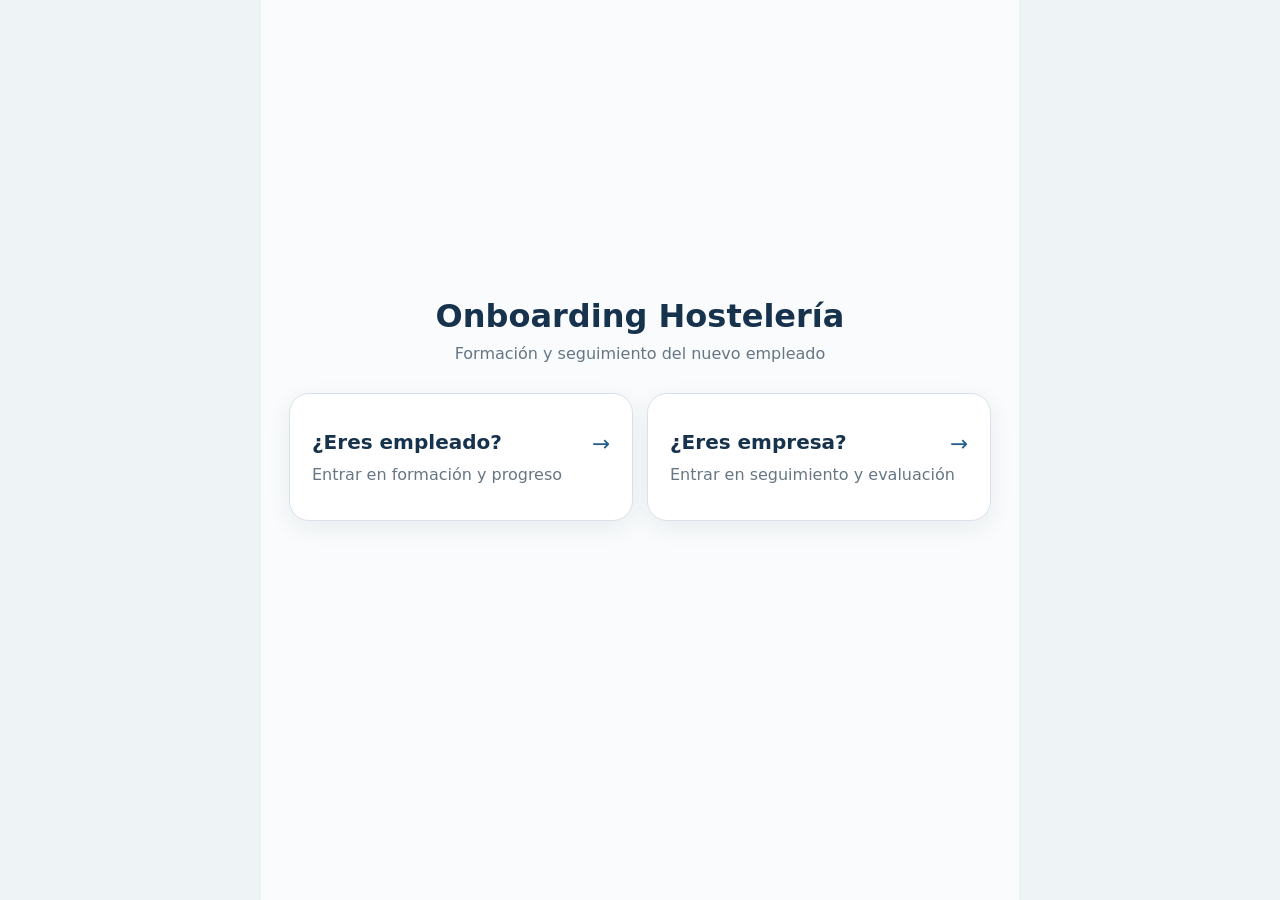
==== commit d1d9efc1: "Integrate employee and company login flows" ====
--- a/index.html
+++ b/index.html
@@ -1,536 +1,170 @@
 <!doctype html>
 <html lang="es">
 <head>
-  <meta charset="utf-8">
-  <meta name="viewport" content="width=device-width,initial-scale=1,viewport-fit=cover">
-  <meta name="theme-color" content="#17324d">
-  <meta name="apple-mobile-web-app-capable" content="yes">
-  <meta name="apple-mobile-web-app-status-bar-style" content="default">
-  <title>Onboarding Hostelería · Demo conectado</title>
-  <link rel="manifest" href="manifest.webmanifest">
-  <style>
-:root{--navy:#17324d;--blue:#245d8c;--teal:#167a70;--teal-soft:#e7f6f2;--bg:#f4f6f8;--card:#fff;--line:#dbe2e8;--text:#17212b;--muted:#66737f;--good:#eaf5ee;--warn:#fff6df;--bad:#fbeaea;--shadow:0 6px 22px rgba(23,50,77,.06)}
-*{box-sizing:border-box;-webkit-tap-highlight-color:transparent}html{background:var(--bg)}body{margin:0;color:var(--text);background:var(--bg);font:16px/1.42 -apple-system,BlinkMacSystemFont,"Segoe UI",Roboto,Arial,sans-serif}.app-shell{width:100%;max-width:430px;min-height:100vh;margin:0 auto;background:#fff;padding-bottom:calc(78px + env(safe-area-inset-bottom));box-shadow:0 0 0 1px rgba(0,0,0,.02)}.app-header{position:sticky;top:0;z-index:5;display:flex;align-items:center;justify-content:space-between;gap:12px;padding:16px 18px calc(14px + env(safe-area-inset-top));background:var(--navy);color:#fff}.app-header h1{margin:4px 0 0;font-size:18px;line-height:1.2}.eyebrow{font-size:11px;font-weight:800;letter-spacing:.09em;color:#357c7c}.eyebrow.light{color:#9ce2d7}.icon-btn{width:42px;height:42px;border-radius:12px;border:1px solid rgba(255,255,255,.22);background:rgba(255,255,255,.08);color:#fff;font-size:21px}.screen{padding:18px 18px 112px}.hidden{display:none!important}h2{margin:4px 0 14px;font-size:23px;line-height:1.18}h3{margin:22px 0 8px;font-size:17px}.muted,.fine{color:var(--muted);font-size:14px}.fine{font-size:12px}.lead{color:#556e7e;margin-top:-6px}.section-head,.person-head,.progress-head,.section-title-row{display:flex;align-items:center;justify-content:space-between;gap:12px}.person-head{align-items:flex-start}.stack>*+*{margin-top:10px}.card,.info-card,.employee-card,.area-card,.observation-card,.training-detail,.metric-card,.compare-card{border:1px solid var(--line);border-radius:15px;background:var(--card);box-shadow:var(--shadow)}.card{padding:15px;margin-top:14px}.info-card{padding:15px;margin-top:18px;background:#f7fafb}.info-card p{margin:7px 0 0;color:var(--muted)}.gateway-screen{padding-top:16px}.gateway-hero{padding:22px;border-radius:20px;background:var(--navy);color:#fff;margin-bottom:18px}.gateway-hero h2{margin:7px 0 10px}.gateway-hero p{margin:0;color:#dbe7ef}.role-card{display:flex;align-items:center;gap:12px;width:100%;margin:10px 0;padding:16px;border:1px solid var(--line);border-radius:16px;background:#fff;text-align:left;color:inherit;font:inherit;box-shadow:var(--shadow)}.role-card:active{transform:scale(.996)}.role-icon{display:grid;place-items:center;width:44px;height:44px;flex:none;border-radius:12px;background:#eaf4f2;color:var(--teal);font-weight:900}.manager-role .role-icon{background:#edf2f6;color:var(--navy)}.role-copy{display:grid;gap:3px;flex:1}.role-copy strong{font-size:16px}.role-copy small{color:var(--muted)}.role-arrow{font-size:22px;color:var(--muted)}.status-pill{display:inline-flex;align-items:center;border-radius:999px;background:#eef3f7;color:#385166;padding:5px 9px;font-size:11px;font-weight:700;white-space:nowrap}.employee-selector-card{margin-bottom:14px}.compact-label{margin-top:0!important}.employee-hero{display:flex;align-items:center;justify-content:space-between;gap:16px;padding:18px;border-radius:18px;background:linear-gradient(135deg,#17324d,#245d8c);color:#fff}.employee-hero h2{margin:5px 0 6px}.employee-hero p{margin:0;color:#dce9f2}.progress-ring{width:74px;height:74px;flex:none;border-radius:50%;display:grid;place-items:center;background:conic-gradient(#8be3d1 var(--pct,0%),rgba(255,255,255,.18) 0);position:relative}.progress-ring:after{content:"";position:absolute;inset:7px;border-radius:50%;background:#17324d}.progress-ring span{position:relative;z-index:1;font-weight:900;font-size:14px}.section-title-row{margin-top:18px}.section-title-row h3{margin:0}.mini-kpi{font-size:12px;font-weight:800;color:var(--teal)}.module-card{width:100%;padding:15px;border:1px solid var(--line);border-radius:15px;background:#fff;text-align:left;color:inherit;font:inherit;box-shadow:var(--shadow)}.module-top{display:flex;justify-content:space-between;gap:10px}.module-day{display:inline-block;padding:4px 8px;border-radius:8px;background:#eaf4f2;color:#176b68;font-size:11px;font-weight:800}.module-title{display:block;margin:7px 0 3px;font-weight:800}.module-area{color:var(--muted);font-size:13px}.module-status{display:block;margin-top:9px;color:#2c706a;font-size:12px;font-weight:800}.module-status.reinforcement{color:#9a5a08}.lesson-steps{display:flex;gap:6px;margin:18px 0}.lesson-steps span{flex:1;text-align:center;background:#e1ecee;border-radius:8px;padding:9px 3px;font-size:11px;font-weight:800}.video-placeholder{background:#e8eef2;border-radius:12px;padding:16px;margin-top:14px}.video-placeholder strong{display:block}.video-placeholder p{margin-bottom:0;color:var(--muted)}.check-row{display:flex;gap:11px;align-items:flex-start;padding:13px;border-radius:10px;background:#f0f7f5}.check-row input{width:21px;height:21px;flex:none;accent-color:var(--teal)}.option-btn{width:100%;text-align:left;padding:13px;border:1px solid #bccbd5;background:#fff;border-radius:10px;color:#17324d;font:inherit}.option-btn.selected{border:2px solid var(--teal);background:var(--teal-soft)}.feedback{min-height:20px;margin-top:10px;font-size:14px;color:var(--blue)}.feedback.good,.feedback.success{color:#366e47}.feedback.try,.feedback.error{color:#9b3f3f}.progress-row-card{padding:14px}.meter{height:9px;background:#e1eaef;border-radius:99px;overflow:hidden;margin-top:8px}.meter span{height:100%;display:block;background:#269a88}.alert-card{border:1px solid #e3d29c;border-left:4px solid #cf9f2a;border-radius:13px;padding:12px;background:#fffaf0}.alert-card.incident{border-color:#e2bbbb;border-left-color:#b95c5c;background:#fff7f7}.alert-card.positive{border-color:#bdd9c5;border-left-color:#4d8b61;background:#f5fbf7}.alert-title{font-size:13px;font-weight:800}.alert-text{font-size:13px;margin-top:3px;color:#536573}.metrics-grid{display:grid;grid-template-columns:repeat(3,1fr);gap:8px;margin:12px 0 16px}.metric-card{padding:11px 9px;text-align:center}.metric-card span{display:block;color:var(--muted);font-size:11px}.metric-card strong{display:block;margin-top:3px;font-size:18px}.employee-card{width:100%;padding:15px;text-align:left;color:inherit;font:inherit}.employee-card:active{transform:scale(.995)}.employee-top{display:flex;justify-content:space-between;gap:10px}.employee-name{font-weight:800}.progress{height:8px;margin-top:9px;overflow:hidden;border-radius:999px;background:#e8edf1}.progress span{display:block;height:100%;width:0;background:var(--blue);transition:width .2s ease}.employee-kpis{display:flex;justify-content:space-between;gap:10px;margin-top:7px;color:var(--muted);font-size:12px}.live-dot{font-size:10px;font-weight:900;color:#b64d4d}.compare-card{padding:15px;margin:14px 0}.compare-row{display:grid;grid-template-columns:1fr auto;gap:4px 10px;align-items:center;margin:10px 0}.compare-row .progress{grid-column:1/-1;margin-top:1px}.eval-progress span{background:var(--teal)}.compare-caption{margin-top:10px;color:var(--muted);font-size:11px}.two-col{display:grid;grid-template-columns:1fr 1fr;gap:9px}.back-btn{min-height:42px;margin-left:-6px;padding:0 6px;border:0;background:none;color:var(--blue);font:inherit;font-weight:800}.area-card,.observation-card,.training-detail{padding:12px 13px}.area-row{display:flex;align-items:center;justify-content:space-between;gap:12px}.area-name{font-size:14px}.trend{font-weight:800}.observation-card{border-left-width:4px}.observation-card.positive{border-left-color:#4d8b61}.observation-card.improve{border-left-color:#cf9f2a}.observation-card.incident{border-left-color:#b95c5c}.observation-meta{font-size:12px;color:var(--muted);margin-bottom:4px}.observation-text{font-size:14px}.training-detail .module-status{margin-top:4px}.field-label{display:block;margin:16px 0 7px;font-size:14px;font-weight:800}.control{width:100%;min-height:48px;border:1px solid var(--line);border-radius:12px;background:#fff;color:var(--text);padding:12px;font:inherit}.control:focus{outline:2px solid rgba(36,93,140,.2);border-color:var(--blue)}textarea.control{resize:vertical}.fieldset-reset{border:0;padding:0;margin:0;min-width:0}.choice-stack{display:grid;gap:8px}.choice{display:flex;align-items:flex-start;gap:10px;padding:12px;border:1px solid var(--line);border-radius:12px}.choice input{margin-top:3px;transform:scale(1.15)}.choice span{display:grid;gap:2px}.choice small{color:var(--muted)}.field-help{text-align:right;color:var(--muted);font-size:12px;margin-top:4px}.scale-note{font-size:12px;color:var(--muted);margin:-6px 0 12px}.evaluation-card{border:1px solid var(--line);border-radius:14px;padding:13px;margin:10px 0}.evaluation-card legend{padding:0 4px;font-weight:800;font-size:14px}.ratings{display:grid;grid-template-columns:repeat(4,1fr);gap:7px;margin-top:8px}.rating{display:flex;align-items:center;justify-content:center;min-height:44px;border:1px solid var(--line);border-radius:10px}.rating input{margin-right:5px}.btn{min-height:48px;border:0;border-radius:12px;padding:0 14px;font:inherit;font-weight:800}.btn-primary{background:var(--navy);color:#fff}.btn-secondary{background:#fff;color:var(--text);border:1px solid var(--line)}.btn.compact{min-height:44px;padding:0 12px;font-size:14px}.btn.full{width:100%;margin-top:12px}.bottom-nav{position:fixed;z-index:6;left:50%;bottom:0;transform:translateX(-50%);width:min(430px,100%);display:grid;grid-template-columns:repeat(2,1fr);padding:7px 8px calc(7px + env(safe-area-inset-bottom));border-top:1px solid var(--line);background:rgba(255,255,255,.97);backdrop-filter:blur(12px)}#managerNav{grid-template-columns:repeat(3,1fr)}.bottom-nav button{display:grid;justify-items:center;gap:2px;min-height:48px;border:0;border-radius:10px;background:transparent;color:#4f5f6c;font:inherit}.bottom-nav button.active{background:#eef3f7;color:var(--navy);font-weight:800}.bottom-nav span{font-size:19px;line-height:1}.bottom-nav small{font-size:11px}@media(max-width:360px){.screen{padding-left:12px;padding-right:12px}.lesson-steps span{font-size:10px}.role-card{padding:13px}.metrics-grid{gap:5px}.metric-card{padding:10px 5px}}@media(min-width:700px){body{padding:22px}.app-shell{min-height:calc(100vh - 44px);border-radius:24px;overflow:hidden}.bottom-nav{bottom:22px;border-radius:0 0 24px 24px}}@media(prefers-reduced-motion:reduce){*{scroll-behavior:auto!important;transition:none!important}}
-
+<meta charset="utf-8">
+<meta name="viewport" content="width=device-width,initial-scale=1,viewport-fit=cover">
+<meta name="theme-color" content="#17324d">
+<title>Onboarding Hostelería · Demo integrada</title>
+<style>
+:root{--navy:#17324d;--blue:#245d8c;--teal:#167a70;--bg:#eef3f6;--card:#fff;--line:#d9e2e8;--text:#17212b;--muted:#667684;--good:#eaf6ee;--goodText:#2f6b45;--warn:#fff6df;--warnText:#91690d;--bad:#fdecec;--badText:#9d4343;--shadow:0 7px 24px rgba(23,50,77,.07)}
+*{box-sizing:border-box;-webkit-tap-highlight-color:transparent}html{background:var(--bg)}body{margin:0;background:var(--bg);color:var(--text);font:16px/1.45 system-ui,-apple-system,Segoe UI,Roboto,Arial,sans-serif}button,input,select,textarea{font:inherit}.app{width:min(100%,760px);min-height:100dvh;margin:auto;background:#f9fbfc;box-shadow:0 0 0 1px rgba(0,0,0,.02)}.screen{display:none;min-height:100dvh;padding:20px 18px 100px}.screen.active{display:block}.topbar{display:flex;align-items:center;justify-content:space-between;gap:12px;padding:4px 0 18px}.brand small,.eyebrow{font-weight:800;letter-spacing:.08em;font-size:.72rem;color:#4f7a84}.brand h1{margin:3px 0 0;font-size:1.2rem}.home-btn,.ghost-btn{border:1px solid var(--line);background:#fff;color:var(--navy);border-radius:11px;min-height:42px;padding:0 12px;font-weight:750}.landing{display:grid;align-content:center;min-height:calc(100dvh - 120px)}.landing-title{text-align:center;margin-bottom:28px}.landing-title h1{font-size:2rem;line-height:1.1;margin:0 0 8px;color:var(--navy)}.landing-title p{margin:0;color:var(--muted)}.role-grid{display:grid;gap:14px}.role-card{width:100%;min-height:128px;border:1px solid var(--line);background:#fff;border-radius:20px;padding:22px;text-align:left;box-shadow:var(--shadow);color:var(--text)}.role-card strong{display:block;font-size:1.25rem;margin-bottom:6px;color:var(--navy)}.role-card span{color:var(--muted)}.role-card .arrow{float:right;color:var(--blue);font-size:1.35rem}.card{background:var(--card);border:1px solid var(--line);border-radius:16px;padding:16px;box-shadow:var(--shadow)}.stack>*+*{margin-top:11px}.login-wrap{max-width:460px;margin:40px auto 0}.login-wrap h2{margin:4px 0 8px;font-size:1.7rem}.muted{color:var(--muted)}.field-label{display:block;margin:15px 0 7px;font-size:.9rem;font-weight:750}.control{width:100%;min-height:48px;padding:12px;border:1px solid #bdccd6;border-radius:11px;background:#fff;color:var(--text)}.control:focus{outline:3px solid rgba(36,93,140,.18);border-color:var(--blue)}.btn{min-height:48px;border:0;border-radius:11px;padding:0 15px;font-weight:800}.btn-primary{background:var(--navy);color:#fff}.btn-teal{background:var(--teal);color:#fff}.btn-secondary{background:#fff;color:var(--navy);border:1px solid var(--line)}.btn-full{width:100%}.demo-credentials{margin-top:12px;padding:11px 12px;border-radius:10px;background:#edf3f6;color:#526776;font-size:.85rem}.feedback{min-height:22px;margin-top:9px;font-weight:700}.feedback.error{color:var(--badText)}.feedback.success{color:var(--goodText)}h2{font-size:1.55rem;line-height:1.2;margin:8px 0 14px}h3{font-size:1.05rem;margin:20px 0 10px}.hero{background:var(--navy);color:white;border-radius:18px;padding:18px;margin-bottom:16px}.hero .eyebrow{color:#8ddfd0}.hero h2{margin:6px 0 8px}.hero p{margin:0;color:#d8e5ee}.summary-grid{display:grid;grid-template-columns:repeat(2,1fr);gap:9px;margin:12px 0 18px}.metric{background:#fff;border:1px solid var(--line);border-radius:14px;padding:13px}.metric small{display:block;color:var(--muted);font-size:.75rem}.metric strong{display:block;margin-top:3px;font-size:1.25rem;color:var(--navy)}.progress{height:9px;background:#e5ecf0;border-radius:99px;overflow:hidden;margin-top:8px}.progress span{display:block;height:100%;background:var(--teal);width:0;transition:width .2s ease}.section-head{display:flex;align-items:center;justify-content:space-between;gap:12px}.module{width:100%;border:1px solid var(--line);background:#fff;border-radius:15px;padding:15px;text-align:left;color:inherit;box-shadow:var(--shadow)}.module-top{display:flex;justify-content:space-between;gap:10px}.pill{display:inline-block;background:#eaf4f2;color:#176b68;border-radius:8px;padding:4px 8px;font-size:.75rem;font-weight:800}.module strong{display:block;margin:8px 0 3px}.module small{color:var(--muted)}.module-status{margin-top:9px;font-size:.82rem;font-weight:800;color:#34756f}.back-link{border:0;background:none;color:var(--blue);font-weight:800;padding:8px 0}.lesson-steps{display:grid;grid-template-columns:repeat(3,1fr);gap:6px;margin:14px 0}.lesson-steps span{text-align:center;background:#e7eef2;border-radius:8px;padding:8px 3px;font-size:.72rem;font-weight:800}.check{display:flex;gap:10px;align-items:flex-start;background:#edf7f4;padding:12px;border-radius:10px}.check input{width:20px;height:20px;flex:none}.options{display:grid;gap:8px}.option{width:100%;text-align:left;border:1px solid #bdccd6;background:#fff;border-radius:10px;padding:12px;color:var(--text)}.option.selected{border:2px solid var(--teal);background:#e9f7f3}.option.good{border-color:#5c9870;background:var(--good)}.option.bad{border-color:#c87a7a;background:var(--bad)}.note{font-size:.84rem;color:var(--muted)}.notification{border-left:4px solid var(--blue);padding:12px 13px;background:#fff;border-radius:12px;border-top:1px solid var(--line);border-right:1px solid var(--line);border-bottom:1px solid var(--line)}.notification.warn{border-left-color:#d39b25}.notification.bad{border-left-color:#bc6262}.notification.good{border-left-color:#57906a}.notification small{display:block;color:var(--muted);margin-bottom:4px}.toolbar{display:flex;gap:8px;flex-wrap:wrap}.toolbar .btn{flex:1}.manager-employee{display:flex;align-items:flex-start;justify-content:space-between;gap:12px}.status{display:inline-flex;padding:5px 9px;border-radius:99px;background:#edf3f6;color:#486171;font-size:.74rem;font-weight:800}.area-row{display:grid;grid-template-columns:1fr auto;gap:10px;align-items:center;padding:10px 0;border-top:1px solid #edf1f4}.area-row:first-child{border-top:0}.score{font-weight:850}.score.low{color:#a24c4c}.score.mid{color:#9b771b}.score.good{color:#317148}.choice-stack{display:grid;gap:8px}.choice{display:flex;gap:10px;align-items:flex-start;border:1px solid var(--line);padding:11px;border-radius:11px}.choice input{margin-top:4px}.ratings{display:grid;grid-template-columns:repeat(4,1fr);gap:7px;margin-top:8px}.rating{display:flex;align-items:center;justify-content:center;min-height:44px;border:1px solid var(--line);border-radius:9px;background:#fff}.evaluation-card{border:1px solid var(--line);border-radius:13px;padding:12px;margin:10px 0}.evaluation-card legend{font-weight:800;padding:0 5px;font-size:.9rem}.timeline-item{border-left:3px solid #c6d5df;padding:8px 0 8px 12px}.timeline-item strong{display:block}.timeline-item small{color:var(--muted)}.nav{position:fixed;left:50%;bottom:0;transform:translateX(-50%);width:min(760px,100%);display:none;grid-template-columns:repeat(3,1fr);background:rgba(255,255,255,.97);border-top:1px solid var(--line);padding:6px 10px calc(6px + env(safe-area-inset-bottom));backdrop-filter:blur(12px);z-index:10}.nav.show{display:grid}.nav button{border:0;background:transparent;min-height:48px;color:#526775;font-weight:700}.nav button.active{background:#edf3f6;border-radius:10px;color:var(--navy)}.danger{background:#fff1ef;color:#9c4238;border:1px solid #f0d0cc}.hidden{display:none!important}@media(min-width:640px){.role-grid{grid-template-columns:1fr 1fr}.summary-grid{grid-template-columns:repeat(4,1fr)}.screen{padding-left:28px;padding-right:28px}.app{border-left:1px solid rgba(0,0,0,.03);border-right:1px solid rgba(0,0,0,.03)}}
 </style>
 </head>
 <body>
-<div class="app-shell">
-  <header class="app-header">
-    <div>
-      <div class="eyebrow" id="headerEyebrow">DEMO CONECTADO</div>
-      <h1 id="headerTitle">Onboarding Hostelería</h1>
+<div class="app">
+<section id="screen-home" class="screen active">
+  <div class="landing">
+    <div class="landing-title">
+      <h1>Onboarding Hostelería</h1>
+      <p>Formación y seguimiento del nuevo empleado</p>
     </div>
-    <button id="homeGatewayBtn" class="icon-btn hidden" type="button" aria-label="Volver al inicio">⌂</button>
-  </header>
+    <div class="role-grid">
+      <button class="role-card" id="openEmployeeLogin" type="button"><span class="arrow">→</span><strong>¿Eres empleado?</strong><span>Entrar en formación y progreso</span></button>
+      <button class="role-card" id="openManagerLogin" type="button"><span class="arrow">→</span><strong>¿Eres empresa?</strong><span>Entrar en seguimiento y evaluación</span></button>
+    </div>
+  </div>
+</section>
 
-  <main>
-    <section id="screen-gateway" class="screen gateway-screen">
-      <div class="gateway-hero">
-        <div class="eyebrow light">MVP · FORMACIÓN + SEGUIMIENTO</div>
-        <h2>Dos zonas, un mismo proceso de onboarding</h2>
-        <p>Entra con un clic como nuevo empleado o como responsable para comprobar cómo se conectan formación, observaciones, evaluación y evolución.</p>
-      </div>
+<section id="screen-login-employee" class="screen">
+  <div class="topbar"><button class="home-btn js-home" type="button">← Inicio</button></div>
+  <div class="login-wrap card">
+    <div class="eyebrow">ACCESO EMPLEADO</div><h2>Zona de formación</h2>
+    <label class="field-label" for="employeeUser">Usuario</label><input id="employeeUser" class="control" autocomplete="username" value="empleado">
+    <label class="field-label" for="employeePass">Contraseña</label><input id="employeePass" class="control" type="password" autocomplete="current-password" value="empleado123">
+    <button id="employeeLoginBtn" class="btn btn-teal btn-full" type="button" style="margin-top:16px">Entrar</button>
+    <div class="demo-credentials">Demo: usuario <strong>empleado</strong> · contraseña <strong>empleado123</strong></div>
+    <div id="employeeLoginFeedback" class="feedback" role="status"></div>
+  </div>
+</section>
 
-      <button id="enterEmployeeBtn" class="role-card employee-role" type="button">
-        <span class="role-icon">E</span>
-        <span class="role-copy">
-          <strong>Zona Empleado</strong>
-          <small>Formación, práctica, casos, dudas y refuerzos.</small>
-        </span>
-        <span class="role-arrow">→</span>
-      </button>
+<section id="screen-login-manager" class="screen">
+  <div class="topbar"><button class="home-btn js-home" type="button">← Inicio</button></div>
+  <div class="login-wrap card">
+    <div class="eyebrow">ACCESO EMPRESA</div><h2>Zona de seguimiento</h2>
+    <label class="field-label" for="managerUser">Usuario</label><input id="managerUser" class="control" autocomplete="username" value="empresa">
+    <label class="field-label" for="managerPass">Contraseña</label><input id="managerPass" class="control" type="password" autocomplete="current-password" value="empresa123">
+    <button id="managerLoginBtn" class="btn btn-primary btn-full" type="button" style="margin-top:16px">Entrar</button>
+    <div class="demo-credentials">Demo: usuario <strong>empresa</strong> · contraseña <strong>empresa123</strong></div>
+    <div id="managerLoginFeedback" class="feedback" role="status"></div>
+  </div>
+</section>
 
-      <button id="enterManagerBtn" class="role-card manager-role" type="button">
-        <span class="role-icon">R</span>
-        <span class="role-copy">
-          <strong>Zona Empresa / Responsable</strong>
-          <small>Monitorización, observaciones, evaluación y alertas.</small>
-        </span>
-        <span class="role-arrow">→</span>
-      </button>
+<section id="screen-employee" class="screen">
+  <div class="topbar"><div class="brand"><small>ÁREA EMPLEADO</small><h1>Mi aprendizaje</h1></div><button class="home-btn js-home" type="button">Inicio</button></div>
+  <div class="hero"><div class="eyebrow">DÍA <span id="employeeDayHero">7</span> DE 30</div><h2>Aprende, practica y demuestra evolución.</h2><p>Tu formación se conecta con las observaciones y evaluaciones del responsable.</p></div>
+  <div class="summary-grid">
+    <div class="metric"><small>Formación</small><strong id="employeeTrainingMetric">0%</strong></div>
+    <div class="metric"><small>Módulos</small><strong id="employeeModulesMetric">0/5</strong></div>
+    <div class="metric"><small>Evaluación</small><strong id="employeeEvalMetric">—</strong></div>
+    <div class="metric"><small>Avisos</small><strong id="employeeAlertsMetric">0</strong></div>
+  </div>
+  <div class="card"><div class="section-head"><strong>Progreso global</strong><span id="employeeProgressText" class="muted">0%</span></div><div class="progress"><span id="employeeProgressBar"></span></div></div>
+  <h3>Notificaciones y refuerzos</h3><div id="employeeNotifications" class="stack"></div>
+  <div class="section-head"><h3>Tu recorrido</h3><span id="employeeJourneySummary" class="muted"></span></div><div id="employeeModules" class="stack"></div>
+</section>
 
-      <div class="info-card">
-        <strong>Qué estamos probando</strong>
-        <p>Cuando el empleado aprende o completa una práctica, el responsable ve el avance. Cuando el responsable detecta una carencia, el empleado recibe un refuerzo formativo relacionado.</p>
-      </div>
-    </section>
+<section id="screen-lesson" class="screen">
+  <div class="topbar"><button class="home-btn js-employee" type="button">← Mi recorrido</button><button class="home-btn js-home" type="button">Inicio</button></div>
+  <div id="lessonStage" class="eyebrow"></div><h2 id="lessonTitle"></h2><p id="lessonGoal" class="muted"></p>
+  <div class="lesson-steps"><span>1 Aprende</span><span>2 Practica</span><span>3 Repasa</span></div>
+  <article class="card"><h3 style="margin-top:0">Aprende</h3><ul id="lessonPoints"></ul><div class="note">Vídeo del establecimiento: pendiente de incorporar.</div></article>
+  <article class="card"><h3 style="margin-top:0">Practica en el servicio</h3><p id="lessonPractice"></p><label class="check"><input type="checkbox" id="lessonPracticed"><span>He practicado este punto con mi responsable o compañero.</span></label></article>
+  <article class="card"><h3 style="margin-top:0">Comprueba lo aprendido</h3><p id="lessonQuestion"></p><div id="lessonOptions" class="options"></div><div id="lessonFeedback" class="feedback"></div></article>
+  <article class="card"><h3 style="margin-top:0">Mis dudas</h3><textarea id="lessonNote" class="control" rows="3" maxlength="300" placeholder="Anota una duda para consultarla con tu responsable"></textarea><button id="saveLessonNote" class="btn btn-secondary btn-full" type="button" style="margin-top:10px">Guardar nota</button><div id="lessonNoteFeedback" class="feedback"></div></article>
+</section>
 
-    <!-- EMPLEADO -->
-    <section id="screen-employee-home" class="screen hidden">
-      <div class="section-head">
-        <div>
-          <div class="muted">Área empleado</div>
-          <h2>Mi aprendizaje</h2>
-        </div>
-        <span class="status-pill">Demo</span>
-      </div>
+<section id="screen-manager" class="screen">
+  <div class="topbar"><div class="brand"><small>ÁREA EMPRESA</small><h1>Seguimiento del onboarding</h1></div><button class="home-btn js-home" type="button">Inicio</button></div>
+  <div class="card manager-employee"><div><div class="eyebrow">EMPLEADO ACTIVO</div><h2 id="managerEmployeeName" style="margin-bottom:5px">Juan Pérez</h2><div id="managerEmployeeMeta" class="muted"></div></div><span id="managerStatus" class="status">En seguimiento</span></div>
+  <div class="summary-grid">
+    <div class="metric"><small>Formación</small><strong id="managerTrainingMetric">0%</strong></div>
+    <div class="metric"><small>Evaluación</small><strong id="managerEvalMetric">—</strong></div>
+    <div class="metric"><small>Observaciones</small><strong id="managerObsMetric">0</strong></div>
+    <div class="metric"><small>Alertas</small><strong id="managerAlertsMetric">0</strong></div>
+  </div>
+  <div class="card"><div class="section-head"><strong>Formación completada por el empleado</strong><span id="managerProgressText" class="muted">0%</span></div><div class="progress"><span id="managerProgressBar"></span></div></div>
+  <div class="toolbar" style="margin-top:12px"><button id="newObservationBtn" class="btn btn-secondary" type="button">+ Observación</button><button id="newEvaluationBtn" class="btn btn-primary" type="button">Evaluar</button></div>
+  <h3>Evolución por criterio</h3><div id="managerAreas" class="card"></div>
+  <h3>Actividad integrada</h3><div id="managerTimeline" class="stack"></div>
+  <button id="resetDemoBtn" class="btn danger btn-full" type="button" style="margin-top:22px">Restablecer datos demo</button>
+</section>
 
-      <div class="card employee-selector-card">
-        <label class="field-label compact-label" for="employeeDemoSelect">Empleado demo</label>
-        <select id="employeeDemoSelect" class="control"></select>
-        <div class="fine">En el producto real cada empleado accedería a su propio perfil.</div>
-      </div>
+<section id="screen-observation" class="screen">
+  <div class="topbar"><button class="home-btn js-manager" type="button">← Seguimiento</button><button class="home-btn js-home" type="button">Inicio</button></div>
+  <div class="eyebrow">REGISTRO RÁPIDO</div><h2>Nueva observación</h2>
+  <form id="observationForm">
+    <label class="field-label">Tipo</label><div class="choice-stack">
+      <label class="choice"><input type="radio" name="obsType" value="Positivo" checked><span><strong>Positivo</strong><br><span class="muted">Conducta que conviene reforzar.</span></span></label>
+      <label class="choice"><input type="radio" name="obsType" value="A mejorar"><span><strong>A mejorar</strong><br><span class="muted">Aspecto a corregir o entrenar.</span></span></label>
+      <label class="choice"><input type="radio" name="obsType" value="Incidencia"><span><strong>Incidencia</strong><br><span class="muted">Hecho relevante que requiere seguimiento.</span></span></label>
+    </div>
+    <label class="field-label" for="obsArea">Área</label><select id="obsArea" class="control"><option>Producto</option><option>Mise en place</option><option>Servicio</option><option>Comunicación</option><option>Anticipación</option><option>Trabajo en equipo</option><option>Adaptación al sistema</option></select>
+    <label class="field-label" for="obsNote">Nota breve</label><textarea id="obsNote" class="control" rows="4" maxlength="180" required placeholder="Ej.: Necesita reforzar comunicación con cocina."></textarea>
+    <button class="btn btn-primary btn-full" type="submit" style="margin-top:16px">Guardar observación</button><div id="obsFeedback" class="feedback"></div>
+  </form>
+</section>
 
-      <div class="employee-hero">
-        <div>
-          <div class="eyebrow light">TU RECORRIDO</div>
-          <h2 id="employeeWelcome">Bienvenido</h2>
-          <p id="employeeHeroText">Aprende el sistema de tu equipo paso a paso.</p>
-        </div>
-        <div class="progress-ring" id="employeeProgressRing"><span id="employeeProgressPct">0%</span></div>
-      </div>
+<section id="screen-evaluation" class="screen">
+  <div class="topbar"><button class="home-btn js-manager" type="button">← Seguimiento</button><button class="home-btn js-home" type="button">Inicio</button></div>
+  <div class="eyebrow">EVALUACIÓN DE SEGUIMIENTO</div><h2>Escala 1–4</h2><p class="muted">1 No cumple · 2 En desarrollo · 3 Cumple · 4 Destaca</p>
+  <form id="evaluationForm"></form><div id="evalFeedback" class="feedback"></div>
+</section>
 
-      <div id="employeeAlerts" class="stack"></div>
-
-      <div class="section-title-row">
-        <h3>Formación</h3>
-        <span id="employeeModulesSummary" class="mini-kpi"></span>
-      </div>
-      <div id="employeeModules" class="stack"></div>
-    </section>
-
-    <section id="screen-employee-lesson" class="screen hidden">
-      <button id="employeeLessonBack" class="back-btn" type="button">← Mi recorrido</button>
-      <div id="lessonStage" class="eyebrow"></div>
-      <h2 id="lessonTitle"></h2>
-      <p id="lessonGoal" class="lead"></p>
-      <div class="lesson-steps"><span>1 Aprende</span><span>2 Practica</span><span>3 Repasa</span></div>
-
-      <article class="card">
-        <h3>Aprende</h3>
-        <div id="lessonContent"></div>
-        <div id="lessonVideo"></div>
-      </article>
-
-      <article class="card">
-        <h3>Practica en el servicio</h3>
-        <p id="lessonPractice"></p>
-        <label class="check-row"><input type="checkbox" id="lessonPracticeDone"><span>He practicado este punto con mi responsable o compañero.</span></label>
-        <p class="fine">Esta marca registra aprendizaje. La evaluación laboral corresponde al responsable.</p>
-      </article>
-
-      <article class="card">
-        <h3>Comprueba lo aprendido</h3>
-        <p id="lessonQuestion"></p>
-        <div id="lessonOptions" class="choice-stack"></div>
-        <div id="lessonFeedback" class="feedback" role="status" aria-live="polite"></div>
-      </article>
-
-      <article class="card">
-        <h3>Mis dudas</h3>
-        <label class="fine" for="lessonNote">Anota algo que debas consultar con tu responsable.</label>
-        <textarea id="lessonNote" class="control" rows="3" maxlength="300" placeholder="Ej.: ¿Dónde consulto la ficha de alérgenos?"></textarea>
-        <button id="saveLessonNote" class="btn btn-secondary full" type="button">Guardar duda</button>
-        <div id="lessonNoteMessage" class="feedback" role="status" aria-live="polite"></div>
-      </article>
-    </section>
-
-    <section id="screen-employee-progress" class="screen hidden">
-      <div class="section-head">
-        <div>
-          <div class="muted">Área empleado</div>
-          <h2>Mi progreso</h2>
-        </div>
-        <span id="employeeProgressBadge" class="status-pill"></span>
-      </div>
-      <p class="lead">Este resumen mide actividades de aprendizaje. No sustituye la evaluación del responsable.</p>
-      <div id="employeeProgressList" class="stack"></div>
-      <article class="card">
-        <h3>Cómo se valida mi trabajo</h3>
-        <p>Tu responsable observa el desempeño y registra evaluaciones en los días 1, 3, 7, 15 y 30. Formación y desempeño se muestran por separado.</p>
-      </article>
-    </section>
-
-    <!-- EMPRESA / RESPONSABLE -->
-    <section id="screen-manager-home" class="screen hidden">
-      <div class="section-head">
-        <div>
-          <div class="muted">Restaurante Demo</div>
-          <h2>Equipo en onboarding</h2>
-        </div>
-        <button id="quickObservationBtn" class="btn btn-primary compact" type="button">+ Registro</button>
-      </div>
-
-      <div class="metrics-grid">
-        <div class="metric-card"><span>Activos</span><strong id="activeCount">0</strong></div>
-        <div class="metric-card"><span>Alertas</span><strong id="alertCount">0</strong></div>
-        <div class="metric-card"><span>Formación media</span><strong id="avgTraining">0%</strong></div>
-      </div>
-
-      <div id="managerEmployeeList" class="stack"></div>
-
-      <div class="section-title-row"><h3>Actividad reciente</h3><span class="live-dot">● EN VIVO</span></div>
-      <div id="managerActivity" class="stack"></div>
-    </section>
-
-    <section id="screen-manager-person" class="screen hidden">
-      <button class="back-btn" type="button" data-manager-go="home">← Equipo</button>
-      <div class="person-head">
-        <div>
-          <h2 id="managerPersonName"></h2>
-          <div id="managerPersonMeta" class="muted"></div>
-        </div>
-        <span id="managerPersonStatus" class="status-pill"></span>
-      </div>
-
-      <div class="compare-card">
-        <div class="compare-row">
-          <span>Formación</span><strong id="managerTrainingPct"></strong>
-          <div class="progress"><span id="managerTrainingBar"></span></div>
-        </div>
-        <div class="compare-row">
-          <span>Evaluación</span><strong id="managerEvaluationScore"></strong>
-          <div class="progress eval-progress"><span id="managerEvaluationBar"></span></div>
-        </div>
-        <div class="compare-caption">Formación = aprendizaje registrado · Evaluación = observación del responsable</div>
-      </div>
-
-      <div class="two-col">
-        <button id="managerPersonObservationBtn" class="btn btn-secondary" type="button">+ Observación</button>
-        <button id="managerPersonEvaluationBtn" class="btn btn-primary" type="button">Evaluar</button>
-      </div>
-
-      <h3>Evolución por área</h3>
-      <div id="managerPersonAreas" class="stack"></div>
-
-      <h3>Formación y refuerzos</h3>
-      <div id="managerTrainingDetail" class="stack"></div>
-
-      <h3>Registro reciente</h3>
-      <div id="managerPersonObservations" class="stack"></div>
-    </section>
-
-    <section id="screen-manager-observe" class="screen hidden">
-      <button id="managerObservationBack" class="back-btn" type="button">← Volver</button>
-      <h2>Observación rápida</h2>
-      <p class="lead">Una observación “A mejorar” o “Incidencia” puede generar un refuerzo formativo para el empleado.</p>
-      <form id="managerObservationForm" novalidate>
-        <label class="field-label" for="managerObservationEmployee">Empleado</label>
-        <select id="managerObservationEmployee" class="control" required></select>
-
-        <fieldset class="fieldset-reset">
-          <legend class="field-label">Tipo</legend>
-          <div class="choice-stack">
-            <label class="choice"><input type="radio" name="managerObservationType" value="Positivo" checked><span><strong>+ Punto positivo</strong><small>Conducta a reforzar.</small></span></label>
-            <label class="choice"><input type="radio" name="managerObservationType" value="A mejorar"><span><strong>△ A mejorar</strong><small>Genera recomendación de refuerzo.</small></span></label>
-            <label class="choice"><input type="radio" name="managerObservationType" value="Incidencia"><span><strong>! Incidencia</strong><small>Genera alerta y refuerzo.</small></span></label>
-          </div>
-        </fieldset>
-
-        <label class="field-label" for="managerObservationArea">Área</label>
-        <select id="managerObservationArea" class="control" required>
-          <option>Producto</option><option>Mise en place</option><option>Servicio</option><option>Comunicación</option><option>Anticipación</option><option>Trabajo en equipo</option><option>Adaptación al sistema</option>
-        </select>
-
-        <label class="field-label" for="managerObservationNote">Nota breve</label>
-        <textarea id="managerObservationNote" class="control" rows="4" maxlength="180" placeholder="Ej.: Debe anticipar la reposición antes del pico." required></textarea>
-        <div class="field-help"><span id="managerNoteCounter">0</span>/180</div>
-
-        <button class="btn btn-primary full" type="submit">Guardar observación</button>
-        <div id="managerObservationMessage" class="feedback" role="status" aria-live="polite"></div>
-      </form>
-    </section>
-
-    <section id="screen-manager-evaluate" class="screen hidden">
-      <button id="managerEvaluationBack" class="back-btn" type="button">← Ficha</button>
-      <div class="muted">Evaluación de seguimiento</div>
-      <h2 id="managerEvaluationTitle"></h2>
-      <div class="scale-note">1 No cumple · 2 En desarrollo · 3 Cumple · 4 Destaca</div>
-      <form id="managerEvaluationForm" novalidate></form>
-      <div id="managerEvaluationMessage" class="feedback" role="status" aria-live="polite"></div>
-    </section>
-  </main>
-
-  <nav id="employeeNav" class="bottom-nav hidden" aria-label="Navegación empleado">
-    <button type="button" data-employee-nav="home"><span>⌂</span><small>Formación</small></button>
-    <button type="button" data-employee-nav="progress"><span>▥</span><small>Progreso</small></button>
-  </nav>
-
-  <nav id="managerNav" class="bottom-nav hidden" aria-label="Navegación responsable">
-    <button type="button" data-manager-nav="home"><span>⌂</span><small>Equipo</small></button>
-    <button type="button" data-manager-nav="observe"><span>＋</span><small>Registro</small></button>
-    <button type="button" data-manager-nav="evaluate"><span>✓</span><small>Evaluar</small></button>
-  </nav>
+<nav id="employeeNav" class="nav"><button data-employee-nav="screen-employee" class="active">Formación</button><button data-employee-nav="screen-employee">Avisos</button><button class="js-home">Inicio</button></nav>
+<nav id="managerNav" class="nav"><button data-manager-nav="screen-manager" class="active">Seguimiento</button><button id="navObservationBtn">Registro</button><button class="js-home">Inicio</button></nav>
 </div>
 <script>
-(()=>{
-'use strict';
-
-const STORAGE_KEY='onboarding_hosteleria_integrado_v2';
-const CHANNEL_NAME='onboarding_hosteleria_demo_sync';
-const channel=('BroadcastChannel' in window)?new BroadcastChannel(CHANNEL_NAME):null;
-
+(()=>{'use strict';
+const KEY='onboarding_integrated_demo_v3';
+const credentials={employee:{user:'empleado',pass:'empleado123'},manager:{user:'empresa',pass:'empresa123'}};
 const modules=[
- {day:1,title:'Conoce tu puesto y tu equipo',area:'Integración y comunicación',goal:'Identifica tus funciones, a quién pedir ayuda y cómo comunicar una incidencia.',points:['Confirma quién es tu responsable directo y quién cubre su ausencia.','Pregunta qué decisiones puedes tomar y cuáles requieren autorización.','Cuando detectes un problema, comunica el hecho y su urgencia por el canal acordado.'],practice:'Identifica a tu responsable y ensaya cómo comunicarías una incidencia durante el servicio.',question:'Si un cliente pregunta por un alérgeno y no tienes información fiable, ¿qué haces?',options:['Le das una respuesta probable para no retrasar el servicio.','Consultas la información oficial del establecimiento y avisas al responsable antes de responder.','Cambias de tema y sigues con otra mesa.'],correct:1,why:'La información sobre alérgenos debe confirmarse con la fuente y el protocolo del establecimiento.',videoUrl:''},
- {day:3,title:'Prepara el servicio',area:'Mise en place y organización',goal:'Revisa tu zona, encuentra material y comunica lo que falta antes del servicio.',points:['Consulta la lista de preparación de tu puesto y turno.','Comprueba limpieza, material y reposiciones con un compañero.','Comunica faltantes y prioridades al responsable antes de abrir.'],practice:'Realiza la preparación de tu zona con la lista real del establecimiento.',question:'Falta material imprescindible diez minutos antes de abrir. ¿Qué haces primero?',options:['Esperas a que alguien lo detecte.','Lo comunicas y acuerdas una solución o prioridad con el responsable.','Improvisas un sustituto sin avisar.'],correct:1,why:'Anticiparse también consiste en comunicar faltantes a tiempo.',videoUrl:''},
- {day:7,title:'Observa y atiende',area:'Servicio y anticipación',goal:'Aprende a observar mesas y coordinarte con el equipo durante el servicio.',points:['Revisa tus mesas de forma regular sin interrumpir innecesariamente.','Comunica a cocina y sala cambios o problemas por el canal acordado.','Pide apoyo cuando el volumen de trabajo supere tu capacidad.'],practice:'Con supervisión, atiende una zona y comenta qué necesidad detectaste antes de que te la pidieran.',question:'Un plato tarda más de lo previsto y el cliente pregunta. ¿Cuál es la mejor respuesta?',options:['Prometes que llegará inmediatamente sin comprobarlo.','Compruebas el estado con cocina y comunicas al cliente lo confirmado.','Evitas volver a esa mesa hasta que salga el plato.'],correct:1,why:'Verifica el estado real y comunica con claridad, siguiendo el protocolo local.',videoUrl:''},
- {day:15,title:'Producto y recomendación',area:'Producto y venta',goal:'Responde con seguridad sobre la carta y recomienda a partir de lo que necesita el cliente.',points:['Estudia los productos principales y sus descripciones oficiales.','No inventes ingredientes, disponibilidad ni alérgenos.','Escucha preferencias y confirma cualquier información incierta.'],practice:'Explica dos productos reales de la carta y practica una recomendación con tu responsable.',question:'No recuerdas un ingrediente de un plato. ¿Qué haces?',options:['Lo deduces por el nombre del plato.','Consultas la ficha o preguntas antes de recomendarlo.','Afirmas que no lo lleva.'],correct:1,why:'Una recomendación útil se basa en información verificada.',videoUrl:''},
- {day:30,title:'Consolida tu forma de trabajar',area:'Autonomía y mejora',goal:'Repasa tu evolución y prepara una conversación concreta sobre fortalezas y puntos a mejorar.',points:['Revisa tareas que ya haces con autonomía y las que requieren apoyo.','Lleva ejemplos concretos de situaciones vividas.','Acuerda con tu responsable un siguiente objetivo observable.'],practice:'Comparte un logro, una dificultad y una propuesta de mejora en la conversación de seguimiento.',question:'Recibes una corrección sobre un procedimiento interno. ¿Cuál es el mejor siguiente paso?',options:['Sigues usando el método que aprendiste antes.','Pides que te expliquen el procedimiento, lo aplicas y confirmas si lo has entendido.','Discutes la corrección delante del cliente.'],correct:1,why:'La adaptación se demuestra aplicando el procedimiento del establecimiento y pidiendo aclaraciones.',videoUrl:''}
+ {day:1,title:'Conoce tu puesto y tu equipo',area:'Integración y comunicación',goal:'Identifica tus funciones, a quién pedir ayuda y cómo comunicar una incidencia.',points:['Confirma quién es tu responsable directo y quién cubre su ausencia.','Pregunta qué decisiones puedes tomar y cuáles requieren autorización.','Cuando detectes un problema, comunica el hecho y su urgencia por el canal acordado.'],practice:'Identifica a tu responsable y ensaya cómo comunicarías una incidencia durante el servicio.',question:'Si un cliente pregunta por un alérgeno y no tienes información fiable, ¿qué haces?',options:['Le das una respuesta probable.','Consultas la información oficial y avisas al responsable antes de responder.','Cambias de tema.'],correct:1,why:'La información debe confirmarse con la fuente y el protocolo del establecimiento.'},
+ {day:3,title:'Prepara el servicio',area:'Mise en place y organización',goal:'Revisa tu zona, encuentra material y comunica lo que falta antes del servicio.',points:['Consulta la lista de preparación de tu puesto y turno.','Comprueba limpieza, material y reposiciones.','Comunica faltantes y prioridades antes de abrir.'],practice:'Realiza la preparación de tu zona con la lista real del establecimiento.',question:'Falta material imprescindible diez minutos antes de abrir. ¿Qué haces primero?',options:['Esperas a que alguien lo detecte.','Lo comunicas y acuerdas una solución con el responsable.','Improvisas sin avisar.'],correct:1,why:'Anticiparse también consiste en comunicar faltantes a tiempo.'},
+ {day:7,title:'Observa y atiende',area:'Servicio y anticipación',goal:'Aprende a observar mesas y coordinarte con el equipo durante el servicio.',points:['Revisa tus mesas regularmente.','Comunica cambios o problemas por el canal acordado.','Pide apoyo cuando el volumen de trabajo supere tu capacidad.'],practice:'Con supervisión, atiende una zona e identifica una necesidad antes de que te la pidan.',question:'Un plato tarda más de lo previsto y el cliente pregunta. ¿Qué haces?',options:['Prometes que llegará inmediatamente.','Compruebas el estado con cocina y comunicas lo confirmado.','Evitas volver a la mesa.'],correct:1,why:'Verifica el estado real y comunica con claridad.'},
+ {day:15,title:'Producto y recomendación',area:'Producto y venta',goal:'Responde con seguridad sobre la carta y recomienda según lo que necesita el cliente.',points:['Estudia los productos principales.','No inventes ingredientes, disponibilidad ni alérgenos.','Escucha preferencias y confirma información incierta.'],practice:'Explica dos productos reales y practica una recomendación con tu responsable.',question:'No recuerdas un ingrediente de un plato. ¿Qué haces?',options:['Lo deduces.','Consultas la ficha o preguntas antes de recomendarlo.','Afirmas que no lo lleva.'],correct:1,why:'Una recomendación útil se basa en información verificada.'},
+ {day:30,title:'Consolida tu forma de trabajar',area:'Autonomía y mejora',goal:'Repasa tu evolución y prepara una conversación sobre fortalezas y puntos a mejorar.',points:['Revisa tareas que ya haces con autonomía.','Lleva ejemplos concretos de situaciones vividas.','Acuerda un siguiente objetivo observable.'],practice:'Comparte un logro, una dificultad y una propuesta de mejora.',question:'Recibes una corrección sobre un procedimiento interno. ¿Qué haces?',options:['Sigues usando el método anterior.','Pides que te expliquen el procedimiento, lo aplicas y confirmas que lo has entendido.','Discutes delante del cliente.'],correct:1,why:'La adaptación se demuestra aplicando el procedimiento del establecimiento.'}
 ];
-
-const evaluationCriteria=['Conocimiento de producto','Mise en place','Comunicación','Anticipación','Trabajo en equipo','Adaptación al sistema'];
-const criterionAreaMap={
- 'Conocimiento de producto':'Producto',
- 'Mise en place':'Mise en place',
- 'Comunicación':'Comunicación',
- 'Anticipación':'Anticipación',
- 'Trabajo en equipo':'Trabajo en equipo',
- 'Adaptación al sistema':'Adaptación al sistema'
-};
-const areaModuleMap={
- 'Producto':3,'Mise en place':1,'Servicio':2,'Comunicación':0,'Anticipación':2,'Trabajo en equipo':4,'Adaptación al sistema':4
-};
-
-const seedActivities={
- juan:{0:{practiced:true,answer:1,note:''},1:{practiced:true,answer:1,note:''},2:{practiced:true,answer:null,note:''},3:{practiced:true,answer:null,note:''}},
- laura:{0:{practiced:true,answer:1,note:''},1:{practiced:true,answer:null,note:''}},
- pedro:{0:{practiced:true,answer:1,note:''},1:{practiced:true,answer:1,note:''},2:{practiced:true,answer:1,note:''},3:{practiced:true,answer:1,note:''},4:{practiced:true,answer:1,note:''}}
-};
-
-const initialData={
- version:2,
- selectedEmployeeId:'juan',
- staff:[
-  {id:'juan',name:'Juan Pérez',role:'Camarero sala',day:15,status:'Evolución positiva',areas:{Producto:[1,2,3],'Mise en place':[2,3],Servicio:[2,3,3],Comunicación:[2,2,3],Anticipación:[1,2,2],'Trabajo en equipo':[3,3,4],'Adaptación al sistema':[2,3]},observations:[{type:'Positivo',area:'Servicio',note:'Buena gestión de una reclamación.',date:'Hoy'},{type:'A mejorar',area:'Anticipación',note:'Preparar reposición antes del pico.',date:'Ayer'}],activities:seedActivities.juan,reinforcements:{2:{active:true,source:'Observación',reason:'Anticipación'}},employeeNotifications:[{kind:'reinforcement',text:'Refuerzo recomendado: Observa y atiende · Anticipación.',date:'Ayer'}],evaluations:[{date:'Día 7',scores:{'Conocimiento de producto':3,'Mise en place':3,'Comunicación':3,'Anticipación':2,'Trabajo en equipo':4,'Adaptación al sistema':3}}]},
-  {id:'laura',name:'Laura García',role:'Ayudante sala',day:7,status:'En desarrollo',areas:{Producto:[1,2],'Mise en place':[2,2],Servicio:[2,3],Comunicación:[2,2],Anticipación:[2,2],'Trabajo en equipo':[3,3],'Adaptación al sistema':[2,2]},observations:[{type:'A mejorar',area:'Producto',note:'Reforzar carta y alérgenos.',date:'Hoy'}],activities:seedActivities.laura,reinforcements:{3:{active:true,source:'Observación',reason:'Producto'}},employeeNotifications:[{kind:'reinforcement',text:'Refuerzo recomendado: Producto y recomendación · Producto.',date:'Hoy'}],evaluations:[{date:'Día 3',scores:{'Conocimiento de producto':2,'Mise en place':2,'Comunicación':2,'Anticipación':2,'Trabajo en equipo':3,'Adaptación al sistema':2}}]},
-  {id:'pedro',name:'Pedro López',role:'Camarero barra',day:30,status:'Onboarding completado',areas:{Producto:[2,3,4],'Mise en place':[2,3,4],Servicio:[2,3,4],Comunicación:[3,3,4],Anticipación:[2,3,4],'Trabajo en equipo':[3,4,4],'Adaptación al sistema':[3,4]},observations:[{type:'Positivo',area:'Trabajo en equipo',note:'Apoya al resto sin indicación.',date:'Ayer'}],activities:seedActivities.pedro,reinforcements:{},employeeNotifications:[],evaluations:[{date:'Día 30',scores:{'Conocimiento de producto':4,'Mise en place':4,'Comunicación':4,'Anticipación':4,'Trabajo en equipo':4,'Adaptación al sistema':4}}]}
- ],
- managerActivity:[
-  {kind:'training',text:'Juan Pérez completó el caso del Día 7.',date:'Hoy'},
-  {kind:'alert',text:'Laura García tiene refuerzo pendiente en Producto.',date:'Hoy'},
-  {kind:'positive',text:'Pedro López completó su recorrido formativo.',date:'Ayer'}
- ]
-};
-
-let data=loadData();
-let currentRole='gateway';
-let currentEmployeeId=data.selectedEmployeeId||'juan';
-let currentLessonIndex=0;
-let managerPreviousScreen='manager-home';
-
+const criteria=['Conocimiento de producto','Mise en place','Comunicación','Anticipación','Trabajo en equipo','Adaptación al sistema'];
+const areaToModule={'Producto':3,'Conocimiento de producto':3,'Mise en place':1,'Servicio':2,'Comunicación':0,'Anticipación':2,'Trabajo en equipo':0,'Adaptación al sistema':4};
+const blankState=()=>({employee:{id:'juan',name:'Juan Pérez',role:'Camarero sala',day:7,activities:{}},observations:[],evaluations:[],alerts:[]});
+let state=load();let currentLesson=0;let activeRole=null;
 const $=id=>document.getElementById(id);
-const deepClone=v=>JSON.parse(JSON.stringify(v));
-function migrateOrReset(parsed){
- if(!parsed||parsed.version!==2||!Array.isArray(parsed.staff)) return deepClone(initialData);
- return parsed;
+function load(){try{const x=JSON.parse(localStorage.getItem(KEY));if(x&&x.employee&&x.employee.activities&&Array.isArray(x.observations)&&Array.isArray(x.evaluations)&&Array.isArray(x.alerts))return x;}catch(e){}return blankState()}
+function save(){localStorage.setItem(KEY,JSON.stringify(state));}
+function record(i){return state.employee.activities[i]||{practiced:false,answer:null,note:'',updatedAt:null}}
+function moduleScore(i){const r=record(i);return Number(!!r.practiced)+Number(r.answer===modules[i].correct)}
+function moduleComplete(i){return moduleScore(i)===2}
+function trainingPercent(){return Math.round(modules.reduce((s,_,i)=>s+moduleScore(i),0)/(modules.length*2)*100)}
+function completedModules(){return modules.filter((_,i)=>moduleComplete(i)).length}
+function latestEvaluation(){return state.evaluations[state.evaluations.length-1]||null}
+function latestEvalAverage(){const e=latestEvaluation();return e?e.scores.reduce((s,x)=>s+x.score,0)/e.scores.length:null}
+function latestScoreFor(c){for(let i=state.evaluations.length-1;i>=0;i--){const found=state.evaluations[i].scores.find(x=>x.criterion===c);if(found)return found.score}return null}
+function unresolvedAlerts(){return state.alerts.filter(a=>{const idx=areaToModule[a.area];return idx===undefined||!moduleComplete(idx)}).length}
+function stamp(){return new Date().toLocaleString('es-ES',{day:'2-digit',month:'2-digit',hour:'2-digit',minute:'2-digit'})}
+function show(id){document.querySelectorAll('.screen').forEach(s=>s.classList.toggle('active',s.id===id));$('employeeNav').classList.toggle('show',id==='screen-employee');$('managerNav').classList.toggle('show',id==='screen-manager');if(id==='screen-employee')renderEmployee();if(id==='screen-manager')renderManager();window.scrollTo(0,0)}
+function goHome(){activeRole=null;show('screen-home')}
+function login(role){const isEmp=role==='employee';const user=$(isEmp?'employeeUser':'managerUser').value.trim();const pass=$(isEmp?'employeePass':'managerPass').value;const fb=$(isEmp?'employeeLoginFeedback':'managerLoginFeedback');if(user===credentials[role].user&&pass===credentials[role].pass){fb.textContent='';activeRole=role;show(isEmp?'screen-employee':'screen-manager')}else{fb.textContent='Usuario o contraseña incorrectos.';fb.className='feedback error'}}
+function addAlert(area,message,source){state.alerts.push({id:Date.now()+Math.random(),area,message,source,date:stamp()});save()}
+function renderEmployee(){const pct=trainingPercent(),avg=latestEvalAverage();$('employeeDayHero').textContent=state.employee.day;$('employeeTrainingMetric').textContent=pct+'%';$('employeeModulesMetric').textContent=completedModules()+'/'+modules.length;$('employeeEvalMetric').textContent=avg?avg.toFixed(1)+'/4':'—';$('employeeAlertsMetric').textContent=unresolvedAlerts();$('employeeProgressText').textContent=pct+'%';$('employeeProgressBar').style.width=pct+'%';$('employeeJourneySummary').textContent=completedModules()+' / '+modules.length+' completados';
+ const alerts=$('employeeNotifications');alerts.replaceChildren();const visible=state.alerts.slice().reverse().slice(0,6);if(!visible.length){const d=document.createElement('div');d.className='card muted';d.textContent='No hay avisos del responsable.';alerts.append(d)}visible.forEach(a=>{const idx=areaToModule[a.area],done=idx!==undefined&&moduleComplete(idx);const d=document.createElement('div');d.className='notification '+(done?'good':a.source==='Evaluación'?'warn':'');const sm=document.createElement('small');sm.textContent=a.source+' · '+a.date+(done?' · Refuerzo realizado':'');const b=document.createElement('div');b.textContent=a.message;d.append(sm,b);if(idx!==undefined&&!done){const btn=document.createElement('button');btn.type='button';btn.className='back-link';btn.textContent='Abrir formación relacionada →';btn.addEventListener('click',()=>openLesson(idx));d.append(btn)}alerts.append(d)});
+ const host=$('employeeModules');host.replaceChildren();modules.forEach((m,i)=>{const b=document.createElement('button');b.type='button';b.className='module';const top=document.createElement('div');top.className='module-top';const p=document.createElement('span');p.className='pill';p.textContent='Día '+m.day;const st=document.createElement('span');st.className='status';st.textContent=moduleComplete(i)?'Completado':moduleScore(i)?'En curso':'Pendiente';top.append(p,st);const strong=document.createElement('strong');strong.textContent=m.title;const small=document.createElement('small');small.textContent=m.area;const ms=document.createElement('div');ms.className='module-status';ms.textContent=moduleComplete(i)?'Práctica + test completados':moduleScore(i)+'/2 pasos completados';b.append(top,strong,small,ms);b.addEventListener('click',()=>openLesson(i));host.append(b)});
 }
-function loadData(){
- try{return migrateOrReset(JSON.parse(localStorage.getItem(STORAGE_KEY)));}catch{return deepClone(initialData);}
-}
-function saveData({broadcast=true}={}){
- try{localStorage.setItem(STORAGE_KEY,JSON.stringify(data));if(broadcast&&channel)channel.postMessage({type:'sync'});return true;}catch{return false;}
-}
-function reloadSharedData(){const keep=currentEmployeeId;data=loadData();currentEmployeeId=data.staff.some(s=>s.id===keep)?keep:(data.selectedEmployeeId||data.staff[0].id);renderCurrentView();}
-window.addEventListener('storage',e=>{if(e.key===STORAGE_KEY)reloadSharedData();});
-if(channel)channel.addEventListener('message',e=>{if(e.data&&e.data.type==='sync')reloadSharedData();});
-
-function employeeById(id){return data.staff.find(s=>s.id===id)||data.staff[0];}
-function currentEmployee(){return employeeById(currentEmployeeId);}
-function record(employee,index){return employee.activities?.[index]||{practiced:false,answer:null,note:''};}
-function modulePoints(employee,index){const a=record(employee,index);return Number(!!a.practiced)+Number(a.answer===modules[index].correct);}
-function trainingPct(employee){const total=modules.reduce((sum,_,i)=>sum+modulePoints(employee,i),0);return Math.round(total/(modules.length*2)*100);}
-function completedModules(employee){return modules.filter((_,i)=>modulePoints(employee,i)===2).length;}
-function latestEvaluation(employee){return employee.evaluations?.[employee.evaluations.length-1]||null;}
-function evaluationAverage(employee){
- const latest=latestEvaluation(employee);
- if(latest){const vals=Object.values(latest.scores).filter(v=>Number.isFinite(v));return vals.length?vals.reduce((a,b)=>a+b,0)/vals.length:0;}
- const vals=Object.values(employee.areas||{}).map(v=>Array.isArray(v)&&v.length?v[v.length-1]:null).filter(v=>Number.isFinite(v));
- return vals.length?vals.reduce((a,b)=>a+b,0)/vals.length:0;
-}
-function activeReinforcements(employee){return Object.entries(employee.reinforcements||{}).filter(([,v])=>v&&v.active);}
-function todayLabel(){return 'Ahora';}
-
-function showScreen(id){
- document.querySelectorAll('main .screen').forEach(s=>s.classList.toggle('hidden',s.id!=='screen-'+id));
- window.scrollTo({top:0,behavior:'auto'});
-}
-function setHeader(role){
- const homeBtn=$('homeGatewayBtn');
- homeBtn.classList.toggle('hidden',role==='gateway');
- if(role==='employee'){$('headerEyebrow').textContent='ÁREA EMPLEADO';$('headerTitle').textContent='Mi aprendizaje';}
- else if(role==='manager'){$('headerEyebrow').textContent='ÁREA EMPRESA';$('headerTitle').textContent='Onboarding Hostelería';}
- else{$('headerEyebrow').textContent='DEMO CONECTADO';$('headerTitle').textContent='Onboarding Hostelería';}
-}
-function setNav(role,active){
- $('employeeNav').classList.toggle('hidden',role!=='employee');
- $('managerNav').classList.toggle('hidden',role!=='manager');
- document.querySelectorAll('[data-employee-nav]').forEach(b=>b.classList.toggle('active',b.dataset.employeeNav===active));
- document.querySelectorAll('[data-manager-nav]').forEach(b=>b.classList.toggle('active',b.dataset.managerNav===active));
-}
-function enterGateway(){currentRole='gateway';setHeader('gateway');setNav('gateway');showScreen('gateway');}
-function enterEmployee(){currentRole='employee';setHeader('employee');setNav('employee','home');showScreen('employee-home');renderEmployeeHome();}
-function enterManager(){currentRole='manager';setHeader('manager');setNav('manager','home');showScreen('manager-home');renderManagerHome();}
-function renderCurrentView(){
- const visible=[...document.querySelectorAll('main .screen:not(.hidden)')][0];
- if(!visible)return;
- const id=visible.id.replace('screen-','');
- if(id==='employee-home')renderEmployeeHome();
- if(id==='employee-lesson')renderEmployeeLesson();
- if(id==='employee-progress')renderEmployeeProgress();
- if(id==='manager-home')renderManagerHome();
- if(id==='manager-person')renderManagerPerson();
- if(id==='manager-observe')fillManagerEmployeeSelect();
- if(id==='manager-evaluate')renderManagerEvaluation();
-}
-
-function fillEmployeeDemoSelect(){
- const select=$('employeeDemoSelect');
- const old=select.value||currentEmployeeId;
- select.replaceChildren();
- data.staff.forEach(s=>{const o=document.createElement('option');o.value=s.id;o.textContent=s.name+' · '+s.role;select.appendChild(o);});
- select.value=data.staff.some(s=>s.id===old)?old:data.staff[0].id;
-}
-function renderEmployeeHome(){
- const e=currentEmployee();
- fillEmployeeDemoSelect();$('employeeDemoSelect').value=e.id;
- const pct=trainingPct(e);
- $('employeeWelcome').textContent='Hola, '+e.name.split(' ')[0];
- $('employeeHeroText').textContent='Día '+e.day+' de 30 · '+e.role;
- $('employeeProgressPct').textContent=pct+'%';
- $('employeeProgressRing').style.setProperty('--pct',pct+'%');
- $('employeeModulesSummary').textContent=completedModules(e)+' / '+modules.length+' completos';
- renderEmployeeAlerts(e);
- const host=$('employeeModules');host.replaceChildren();
- modules.forEach((m,i)=>{
-  const b=document.createElement('button');b.type='button';b.className='module-card';
-  const top=document.createElement('div');top.className='module-top';
-  const left=document.createElement('div');
-  const day=document.createElement('span');day.className='module-day';day.textContent='Día '+m.day;
-  const title=document.createElement('span');title.className='module-title';title.textContent=m.title;
-  const area=document.createElement('span');area.className='module-area';area.textContent=m.area;
-  left.append(day,title,area);
-  const pts=modulePoints(e,i);const rein=e.reinforcements?.[i]?.active;
-  const status=document.createElement('span');status.className='module-status'+(rein?' reinforcement':'');
-  status.textContent=rein?'Refuerzo pendiente':pts===2?'Completado':pts>0?'En curso':'Empezar';
-  top.append(left);b.append(top,status);
-  b.addEventListener('click',()=>{currentLessonIndex=i;setNav('employee','home');showScreen('employee-lesson');renderEmployeeLesson();});
-  host.appendChild(b);
- });
-}
-function renderEmployeeAlerts(e){
- const box=$('employeeAlerts');box.replaceChildren();
- const rein=activeReinforcements(e);
- if(!rein.length&&!(e.employeeNotifications||[]).length)return;
- const recent=(e.employeeNotifications||[]).slice(0,2);
- recent.forEach(n=>{
-  const d=document.createElement('div');d.className='alert-card '+(n.kind==='incident'?'incident':n.kind==='positive'?'positive':'');
-  d.innerHTML='<div class="alert-title"></div><div class="alert-text"></div>';
-  d.querySelector('.alert-title').textContent=n.kind==='reinforcement'?'Refuerzo de formación':n.kind==='positive'?'Reconocimiento':'Aviso';
-  d.querySelector('.alert-text').textContent=n.text+' · '+n.date;
-  box.appendChild(d);
- });
-}
-function renderEmployeeLesson(){
- const e=currentEmployee(),m=modules[currentLessonIndex],a=record(e,currentLessonIndex);
- $('lessonStage').textContent='DÍA '+m.day+' · '+m.area.toUpperCase();
- $('lessonTitle').textContent=m.title;$('lessonGoal').textContent=m.goal;
- const ul=document.createElement('ul');m.points.forEach(p=>{const li=document.createElement('li');li.textContent=p;ul.appendChild(li);});$('lessonContent').replaceChildren(ul);
- const video=$('lessonVideo');video.replaceChildren();
- if(m.videoUrl){const v=document.createElement('video');v.controls=true;v.preload='none';v.src=m.videoUrl;video.appendChild(v);}else{const holder=document.createElement('div');holder.className='video-placeholder';const strong=document.createElement('strong');strong.textContent='Vídeo del establecimiento: pendiente';const p=document.createElement('p');p.textContent='Aquí podrá añadirse una demostración grabada por el equipo para este tema.';holder.append(strong,p);video.appendChild(holder);}
- $('lessonPractice').textContent=m.practice;$('lessonPracticeDone').checked=!!a.practiced;$('lessonQuestion').textContent=m.question;
- const opts=$('lessonOptions');opts.replaceChildren();
- m.options.forEach((o,j)=>{const b=document.createElement('button');b.type='button';b.className='option-btn'+(a.answer===j?' selected':'');b.textContent=o;b.addEventListener('click',()=>setEmployeeAnswer(j));opts.appendChild(b);});
- const f=$('lessonFeedback');f.textContent=a.answer===null?'':(a.answer===m.correct?'Correcto. ':'Repasa esta situación. ')+m.why;f.className='feedback '+(a.answer===null?'':a.answer===m.correct?'good':'try');
- $('lessonNote').value=a.note||'';$('lessonNoteMessage').textContent='';
-}
-function setEmployeeAnswer(answer){
- const e=currentEmployee();const before=modulePoints(e,currentLessonIndex);e.activities=e.activities||{};e.activities[currentLessonIndex]={...record(e,currentLessonIndex),answer};
- const after=modulePoints(e,currentLessonIndex);handleTrainingProgressChange(e,currentLessonIndex,before,after,'caso');saveData();renderEmployeeLesson();
-}
-function setEmployeePractice(done){
- const e=currentEmployee();const before=modulePoints(e,currentLessonIndex);e.activities=e.activities||{};e.activities[currentLessonIndex]={...record(e,currentLessonIndex),practiced:done};
- const after=modulePoints(e,currentLessonIndex);handleTrainingProgressChange(e,currentLessonIndex,before,after,'práctica');saveData();
-}
-function handleTrainingProgressChange(e,index,before,after,source){
- if(after>before){
-  data.managerActivity.unshift({kind:'training',text:e.name+' actualizó '+source+' en Día '+modules[index].day+' · '+modules[index].area+'.',date:todayLabel()});
- }
- if(after===2&&before<2){
-  data.managerActivity.unshift({kind:'training',text:e.name+' completó Día '+modules[index].day+' · '+modules[index].area+'.',date:todayLabel()});
-  if(e.reinforcements?.[index]?.active){
-   e.reinforcements[index].active=false;
-   data.managerActivity.unshift({kind:'positive',text:e.name+' completó el refuerzo de '+modules[index].area+'.',date:todayLabel()});
-   e.employeeNotifications=e.employeeNotifications||[];
-   e.employeeNotifications.unshift({kind:'positive',text:'Refuerzo completado: '+modules[index].title+'.',date:todayLabel()});
-  }
- }
- data.managerActivity=data.managerActivity.slice(0,30);
-}
-function renderEmployeeProgress(){
- const e=currentEmployee(),pct=trainingPct(e);$('employeeProgressBadge').textContent=pct+'% completado';
- const box=$('employeeProgressList');box.replaceChildren();
- modules.forEach((m,i)=>{const a=record(e,i),pts=modulePoints(e,i);const card=document.createElement('article');card.className='card progress-row-card';const strong=document.createElement('strong');strong.textContent='Día '+m.day+' · '+m.area;const meter=document.createElement('div');meter.className='meter';const fill=document.createElement('span');fill.style.width=(pts*50)+'%';meter.appendChild(fill);const p=document.createElement('p');p.className='fine';p.textContent=(a.practiced?'Práctica marcada':'Práctica pendiente')+' · '+(a.answer===m.correct?'Caso resuelto':'Caso pendiente o por repasar')+(e.reinforcements?.[i]?.active?' · Refuerzo pendiente':'');card.append(strong,meter,p);box.appendChild(card);});
-}
-
-function fillManagerEmployeeSelect(){
- const select=$('managerObservationEmployee');const old=select.value||currentEmployeeId;select.replaceChildren();data.staff.forEach(s=>{const o=document.createElement('option');o.value=s.id;o.textContent=s.name;select.appendChild(o);});select.value=data.staff.some(s=>s.id===old)?old:data.staff[0].id;
-}
-function renderManagerHome(){
- $('activeCount').textContent=data.staff.filter(s=>s.day<30).length;
- $('alertCount').textContent=data.staff.reduce((sum,s)=>sum+activeReinforcements(s).length,0);
- $('avgTraining').textContent=Math.round(data.staff.reduce((sum,s)=>sum+trainingPct(s),0)/data.staff.length)+'%';
- const host=$('managerEmployeeList');host.replaceChildren();
- data.staff.forEach(s=>{
-  const b=document.createElement('button');b.type='button';b.className='employee-card';
-  const top=document.createElement('div');top.className='employee-top';const left=document.createElement('div');const name=document.createElement('div');name.className='employee-name';name.textContent=s.name;const meta=document.createElement('div');meta.className='muted';meta.textContent=s.role+' · Día '+s.day+' de 30';left.append(name,meta);const status=document.createElement('span');status.className='status-pill';status.textContent=s.status;top.append(left,status);
-  const progress=document.createElement('div');progress.className='progress';const fill=document.createElement('span');fill.style.width=trainingPct(s)+'%';progress.appendChild(fill);
-  const kpis=document.createElement('div');kpis.className='employee-kpis';const ev=evaluationAverage(s);kpis.innerHTML='<span>Formación <strong>'+trainingPct(s)+'%</strong></span><span>Evaluación <strong>'+ev.toFixed(1)+'/4</strong></span><span>Refuerzos <strong>'+activeReinforcements(s).length+'</strong></span>';
-  b.append(top,progress,kpis);b.addEventListener('click',()=>{currentEmployeeId=s.id;saveData();showManagerPerson();});host.appendChild(b);
- });
- renderManagerActivity();fillManagerEmployeeSelect();
-}
-function renderManagerActivity(){
- const box=$('managerActivity');box.replaceChildren();const items=(data.managerActivity||[]).slice(0,6);
- if(!items.length){const p=document.createElement('div');p.className='muted';p.textContent='Sin actividad registrada.';box.appendChild(p);return;}
- items.forEach(a=>{const d=document.createElement('div');d.className='alert-card '+(a.kind==='alert'?'incident':a.kind==='positive'?'positive':'');const t=document.createElement('div');t.className='alert-title';t.textContent=a.kind==='training'?'Formación':a.kind==='positive'?'Evolución positiva':'Atención';const p=document.createElement('div');p.className='alert-text';p.textContent=a.text+' · '+a.date;d.append(t,p);box.appendChild(d);});
-}
-function showManagerPerson(){setNav('manager','home');showScreen('manager-person');renderManagerPerson();}
-function renderManagerPerson(){
- const e=currentEmployee(),pct=trainingPct(e),avg=evaluationAverage(e);
- $('managerPersonName').textContent=e.name;$('managerPersonMeta').textContent=e.role+' · Día '+e.day+' de 30';$('managerPersonStatus').textContent=e.status;
- $('managerTrainingPct').textContent=pct+'%';$('managerTrainingBar').style.width=pct+'%';$('managerEvaluationScore').textContent=avg.toFixed(1)+'/4';$('managerEvaluationBar').style.width=Math.round(avg/4*100)+'%';
- const areas=$('managerPersonAreas');areas.replaceChildren();Object.entries(e.areas||{}).forEach(([name,values])=>{if(!Array.isArray(values)||!values.length)return;const first=values[0],last=values[values.length-1],arrow=last>first?'↑':last<first?'↓':'→';const d=document.createElement('div');d.className='area-card';const row=document.createElement('div');row.className='area-row';const n=document.createElement('span');n.className='area-name';n.textContent=name;const t=document.createElement('span');t.className='trend';t.textContent=values.join(' → ')+' '+arrow;row.append(n,t);d.appendChild(row);areas.appendChild(d);});
- const train=$('managerTrainingDetail');train.replaceChildren();modules.forEach((m,i)=>{const pts=modulePoints(e,i),rein=e.reinforcements?.[i]?.active;const d=document.createElement('div');d.className='training-detail';const title=document.createElement('strong');title.textContent='Día '+m.day+' · '+m.title;const status=document.createElement('span');status.className='module-status'+(rein?' reinforcement':'');status.textContent=(pts===2?'Completado':pts?'En curso':'Pendiente')+(rein?' · REFUERZO':'');d.append(title,status);train.appendChild(d);});
- const obs=$('managerPersonObservations');obs.replaceChildren();(e.observations||[]).slice(0,8).forEach(o=>{const d=document.createElement('div');d.className='observation-card '+(o.type==='Positivo'?'positive':o.type==='Incidencia'?'incident':'improve');const meta=document.createElement('div');meta.className='observation-meta';meta.textContent=o.type+' · '+o.area+' · '+o.date;const tx=document.createElement('div');tx.className='observation-text';tx.textContent=o.note;d.append(meta,tx);obs.appendChild(d);});
-}
-function openManagerObservation(from){managerPreviousScreen=from;fillManagerEmployeeSelect();$('managerObservationEmployee').value=currentEmployeeId;clearManagerObservationMessage();setNav('manager','observe');showScreen('manager-observe');}
-function clearManagerObservationMessage(){$('managerObservationMessage').textContent='';$('managerObservationMessage').className='feedback';}
-function reinforcementFor(e,area,source,type){
- const idx=areaModuleMap[area];if(idx===undefined)return null;e.reinforcements=e.reinforcements||{};e.reinforcements[idx]={active:true,source,reason:area};e.employeeNotifications=e.employeeNotifications||[];const text='Refuerzo recomendado: '+modules[idx].title+' · '+area+'.';e.employeeNotifications.unshift({kind:type==='Incidencia'?'incident':'reinforcement',text,date:todayLabel()});return idx;
-}
-function renderManagerEvaluation(){
- const e=currentEmployee();$('managerEvaluationTitle').textContent=e.name+' · Día '+e.day;const form=$('managerEvaluationForm');form.replaceChildren();
- evaluationCriteria.forEach((c,i)=>{const fs=document.createElement('fieldset');fs.className='evaluation-card';const legend=document.createElement('legend');legend.textContent=c;const ratings=document.createElement('div');ratings.className='ratings';[1,2,3,4].forEach(n=>{const label=document.createElement('label');label.className='rating';const input=document.createElement('input');input.type='radio';input.name='q'+i;input.value=String(n);input.required=true;label.append(input,document.createTextNode(' '+n));ratings.appendChild(label);});fs.append(legend,ratings);form.appendChild(fs);});
- const noteLabel=document.createElement('label');noteLabel.className='field-label';noteLabel.htmlFor='managerEvaluationNote';noteLabel.textContent='Comentario general (opcional)';const note=document.createElement('textarea');note.id='managerEvaluationNote';note.className='control';note.rows=3;note.maxLength=220;note.placeholder='Resumen breve de la evaluación.';const submit=document.createElement('button');submit.type='submit';submit.className='btn btn-primary full';submit.textContent='Guardar evaluación';form.append(noteLabel,note,submit);$('managerEvaluationMessage').textContent='';$('managerEvaluationMessage').className='feedback';
-}
-
-$('enterEmployeeBtn').addEventListener('click',enterEmployee);$('enterManagerBtn').addEventListener('click',enterManager);$('homeGatewayBtn').addEventListener('click',enterGateway);
-$('employeeDemoSelect').addEventListener('change',e=>{currentEmployeeId=e.target.value;data.selectedEmployeeId=currentEmployeeId;saveData();renderEmployeeHome();});
-$('employeeLessonBack').addEventListener('click',()=>{setNav('employee','home');showScreen('employee-home');renderEmployeeHome();});
-$('lessonPracticeDone').addEventListener('change',e=>{setEmployeePractice(e.target.checked);renderEmployeeLesson();});
-$('saveLessonNote').addEventListener('click',()=>{const e=currentEmployee();const a=record(e,currentLessonIndex);const newNote=$('lessonNote').value.trim();e.activities=e.activities||{};e.activities[currentLessonIndex]={...a,note:newNote};if(newNote){data.managerActivity.unshift({kind:'alert',text:e.name+' anotó una duda en Día '+modules[currentLessonIndex].day+' · '+modules[currentLessonIndex].area+'.',date:todayLabel()});}const ok=saveData();$('lessonNoteMessage').textContent=ok?'Duda guardada y visible para seguimiento.':'No se pudo guardar el dato.';$('lessonNoteMessage').className='feedback '+(ok?'success':'error');});
-document.querySelectorAll('[data-employee-nav]').forEach(b=>b.addEventListener('click',()=>{if(b.dataset.employeeNav==='home'){setNav('employee','home');showScreen('employee-home');renderEmployeeHome();}else{setNav('employee','progress');showScreen('employee-progress');renderEmployeeProgress();}}));
-
-document.querySelectorAll('[data-manager-go="home"]').forEach(b=>b.addEventListener('click',()=>{setNav('manager','home');showScreen('manager-home');renderManagerHome();}));
-$('quickObservationBtn').addEventListener('click',()=>openManagerObservation('manager-home'));
-$('managerPersonObservationBtn').addEventListener('click',()=>openManagerObservation('manager-person'));
-$('managerPersonEvaluationBtn').addEventListener('click',()=>{managerPreviousScreen='manager-person';setNav('manager','evaluate');showScreen('manager-evaluate');renderManagerEvaluation();});
-$('managerObservationBack').addEventListener('click',()=>{if(managerPreviousScreen==='manager-person')showManagerPerson();else{setNav('manager','home');showScreen('manager-home');renderManagerHome();}});
-$('managerEvaluationBack').addEventListener('click',showManagerPerson);
-document.querySelectorAll('[data-manager-nav]').forEach(b=>b.addEventListener('click',()=>{const t=b.dataset.managerNav;if(t==='home'){setNav('manager','home');showScreen('manager-home');renderManagerHome();}else if(t==='observe'){openManagerObservation('manager-home');}else{managerPreviousScreen='manager-home';setNav('manager','evaluate');showScreen('manager-evaluate');renderManagerEvaluation();}}));
-$('managerObservationNote').addEventListener('input',e=>$('managerNoteCounter').textContent=e.target.value.length);
-$('managerObservationForm').addEventListener('submit',e=>{
- e.preventDefault();const id=$('managerObservationEmployee').value,type=(new FormData(e.currentTarget)).get('managerObservationType'),area=$('managerObservationArea').value,note=$('managerObservationNote').value.trim(),msg=$('managerObservationMessage');if(!id||!type||!area||!note){msg.textContent='Completa los campos obligatorios.';msg.className='feedback error';return;}const emp=employeeById(id);emp.observations=emp.observations||[];emp.observations.unshift({type,area,note,date:todayLabel()});currentEmployeeId=id;if(type==='A mejorar'||type==='Incidencia'){reinforcementFor(emp,area,'Observación',type);data.managerActivity.unshift({kind:'alert',text:emp.name+' necesita refuerzo en '+area+' tras una observación.',date:todayLabel()});}else{data.managerActivity.unshift({kind:'positive',text:'Punto positivo registrado para '+emp.name+' · '+area+'.',date:todayLabel()});}data.managerActivity=data.managerActivity.slice(0,30);saveData();$('managerObservationNote').value='';$('managerNoteCounter').textContent='0';msg.textContent=(type==='Positivo'?'Observación guardada.':'Observación guardada y refuerzo enviado a la zona del empleado.');msg.className='feedback success';renderManagerHome();
-});
-$('managerEvaluationForm').addEventListener('submit',e=>{
- e.preventDefault();const form=e.currentTarget;if(!form.checkValidity()){form.reportValidity();return;}const emp=currentEmployee(),fd=new FormData(form),scores={};let reinforces=0;evaluationCriteria.forEach((c,i)=>{const score=Number(fd.get('q'+i));scores[c]=score;const area=criterionAreaMap[c];emp.areas=emp.areas||{};emp.areas[area]=emp.areas[area]||[];emp.areas[area].push(score);if(score<=2){reinforcementFor(emp,area,'Evaluación','A mejorar');reinforces++;}});emp.evaluations=emp.evaluations||[];emp.evaluations.push({date:'Día '+emp.day,scores,note:$('managerEvaluationNote').value.trim()});data.managerActivity.unshift({kind:reinforces?'alert':'positive',text:'Evaluación guardada para '+emp.name+(reinforces?' · '+reinforces+' refuerzo(s) asignado(s).':' · sin refuerzos automáticos.'),date:todayLabel()});saveData();$('managerEvaluationMessage').textContent='Evaluación guardada'+(reinforces?' y refuerzos enviados al empleado.':'.');$('managerEvaluationMessage').className='feedback success';renderManagerPerson();
-});
-
-enterGateway();
-if('serviceWorker' in navigator){window.addEventListener('load',()=>navigator.serviceWorker.register('./sw.js').then(r=>r.update()).catch(()=>{}));}
+function openLesson(i){currentLesson=i;const m=modules[i],r=record(i);$('lessonStage').textContent='DÍA '+m.day+' · '+m.area.toUpperCase();$('lessonTitle').textContent=m.title;$('lessonGoal').textContent=m.goal;$('lessonPoints').replaceChildren(...m.points.map(p=>{const li=document.createElement('li');li.textContent=p;return li}));$('lessonPractice').textContent=m.practice;$('lessonPracticed').checked=!!r.practiced;$('lessonQuestion').textContent=m.question;const opts=$('lessonOptions');opts.replaceChildren();m.options.forEach((o,j)=>{const b=document.createElement('button');b.type='button';b.className='option'+(r.answer===j?' selected':'');b.textContent=o;b.addEventListener('click',()=>{state.employee.activities[i]={...record(i),answer:j,updatedAt:stamp()};save();openLesson(i)});opts.append(b)});const f=$('lessonFeedback');if(r.answer===null){f.textContent='';f.className='feedback'}else{f.textContent=(r.answer===m.correct?'Correcto. ':'Repasa esta situación. ')+m.why;f.className='feedback '+(r.answer===m.correct?'success':'error')}$('lessonNote').value=r.note||'';$('lessonNoteFeedback').textContent='';show('screen-lesson')}
+function renderManager(){const pct=trainingPercent(),avg=latestEvalAverage();$('managerEmployeeName').textContent=state.employee.name;$('managerEmployeeMeta').textContent=state.employee.role+' · Día '+state.employee.day+' de 30';$('managerStatus').textContent=avg&&avg>=3?'Evolución adecuada':'En seguimiento';$('managerTrainingMetric').textContent=pct+'%';$('managerEvalMetric').textContent=avg?avg.toFixed(1)+'/4':'—';$('managerObsMetric').textContent=state.observations.length;$('managerAlertsMetric').textContent=unresolvedAlerts();$('managerProgressText').textContent=pct+'%';$('managerProgressBar').style.width=pct+'%';
+ const areas=$('managerAreas');areas.replaceChildren();criteria.forEach(c=>{const score=latestScoreFor(c);const row=document.createElement('div');row.className='area-row';const n=document.createElement('span');n.textContent=c;const s=document.createElement('span');s.className='score '+(score===null?'':score<=2?'low':score===3?'mid':'good');s.textContent=score===null?'Sin evaluar':score+'/4';row.append(n,s);areas.append(row)});
+ const tl=$('managerTimeline');tl.replaceChildren();const events=[];Object.entries(state.employee.activities).forEach(([i,r])=>{if(r.updatedAt)events.push({date:r.updatedAt,title:'Formación · '+modules[Number(i)].title,text:moduleComplete(Number(i))?'Módulo completado':'Actividad actualizada'})});state.observations.forEach(o=>events.push({date:o.date,title:'Observación · '+o.type,text:o.area+': '+o.note}));state.evaluations.forEach(e=>events.push({date:e.date,title:'Evaluación · '+e.average.toFixed(1)+'/4',text:'Seguimiento registrado'}));events.slice().reverse().slice(0,8).forEach(ev=>{const d=document.createElement('div');d.className='card timeline-item';const st=document.createElement('strong');st.textContent=ev.title;const sm=document.createElement('small');sm.textContent=ev.date;const p=document.createElement('div');p.textContent=ev.text;d.append(st,sm,p);tl.append(d)});if(!events.length){const d=document.createElement('div');d.className='card muted';d.textContent='Todavía no hay actividad registrada.';tl.append(d)}}
+function renderEvaluationForm(){const form=$('evaluationForm');form.replaceChildren();criteria.forEach((c,i)=>{const fs=document.createElement('fieldset');fs.className='evaluation-card';const l=document.createElement('legend');l.textContent=c;fs.append(l);const ratings=document.createElement('div');ratings.className='ratings';[1,2,3,4].forEach(n=>{const lab=document.createElement('label');lab.className='rating';const inp=document.createElement('input');inp.type='radio';inp.name='q'+i;inp.value=n;inp.required=true;lab.append(inp,document.createTextNode(' '+n));ratings.append(lab)});fs.append(ratings);form.append(fs)});const lab=document.createElement('label');lab.className='field-label';lab.htmlFor='evaluationNote';lab.textContent='Comentario general (opcional)';const tx=document.createElement('textarea');tx.id='evaluationNote';tx.className='control';tx.rows=3;tx.maxLength=220;const btn=document.createElement('button');btn.type='submit';btn.className='btn btn-primary btn-full';btn.style.marginTop='14px';btn.textContent='Guardar evaluación';form.append(lab,tx,btn);$('evalFeedback').textContent=''}
+function openEvaluation(){renderEvaluationForm();show('screen-evaluation')}
+$('openEmployeeLogin').addEventListener('click',()=>show('screen-login-employee'));$('openManagerLogin').addEventListener('click',()=>show('screen-login-manager'));$('employeeLoginBtn').addEventListener('click',()=>login('employee'));$('managerLoginBtn').addEventListener('click',()=>login('manager'));document.querySelectorAll('.js-home').forEach(b=>b.addEventListener('click',goHome));document.querySelectorAll('.js-employee').forEach(b=>b.addEventListener('click',()=>show('screen-employee')));document.querySelectorAll('.js-manager').forEach(b=>b.addEventListener('click',()=>show('screen-manager')));
+$('lessonPracticed').addEventListener('change',e=>{state.employee.activities[currentLesson]={...record(currentLesson),practiced:e.target.checked,updatedAt:stamp()};save();});$('saveLessonNote').addEventListener('click',()=>{state.employee.activities[currentLesson]={...record(currentLesson),note:$('lessonNote').value.trim(),updatedAt:stamp()};save();$('lessonNoteFeedback').textContent='Nota guardada.';$('lessonNoteFeedback').className='feedback success'});
+$('newObservationBtn').addEventListener('click',()=>{$('obsNote').value='';$('obsFeedback').textContent='';show('screen-observation')});$('navObservationBtn').addEventListener('click',()=>{$('obsNote').value='';$('obsFeedback').textContent='';show('screen-observation')});$('newEvaluationBtn').addEventListener('click',openEvaluation);
+$('observationForm').addEventListener('submit',e=>{e.preventDefault();const fd=new FormData(e.currentTarget),type=fd.get('obsType'),area=$('obsArea').value,note=$('obsNote').value.trim();if(!note){$('obsFeedback').textContent='Escribe una nota breve.';$('obsFeedback').className='feedback error';return}state.observations.push({type,area,note,date:stamp()});if(type!=='Positivo')addAlert(area,(type==='Incidencia'?'Incidencia registrada: ':'Refuerzo recomendado: ')+area+'. '+note,'Observación');else save();$('obsFeedback').textContent='Observación guardada y sincronizada con la zona del empleado.';$('obsFeedback').className='feedback success';setTimeout(()=>show('screen-manager'),500)});
+$('evaluationForm').addEventListener('submit',e=>{e.preventDefault();if(!e.currentTarget.checkValidity()){e.currentTarget.reportValidity();return}const fd=new FormData(e.currentTarget),scores=criteria.map((c,i)=>({criterion:c,score:Number(fd.get('q'+i))})),average=scores.reduce((s,x)=>s+x.score,0)/scores.length;state.evaluations.push({scores,average,note:($('evaluationNote')||{}).value||'',date:stamp()});scores.filter(x=>x.score<=2).forEach(x=>addAlert(x.criterion,'Tu responsable ha marcado '+x.criterion+' en '+x.score+'/4. Revisa la formación relacionada y practícala de nuevo.','Evaluación'));save();$('evalFeedback').textContent='Evaluación guardada. Los refuerzos necesarios ya aparecen al empleado.';$('evalFeedback').className='feedback success';setTimeout(()=>show('screen-manager'),650)});
+$('resetDemoBtn').addEventListener('click',()=>{if(!confirm('¿Restablecer todos los datos de prueba?'))return;state=blankState();save();renderManager()});
+$('employeeUser').addEventListener('keydown',e=>{if(e.key==='Enter')$('employeePass').focus()});$('employeePass').addEventListener('keydown',e=>{if(e.key==='Enter')login('employee')});$('managerUser').addEventListener('keydown',e=>{if(e.key==='Enter')$('managerPass').focus()});$('managerPass').addEventListener('keydown',e=>{if(e.key==='Enter')login('manager')});
+window.addEventListener('storage',e=>{if(e.key===KEY){state=load();if(document.querySelector('#screen-employee.active'))renderEmployee();if(document.querySelector('#screen-manager.active'))renderManager()}});window.addEventListener('focus',()=>{state=load();if(document.querySelector('#screen-employee.active'))renderEmployee();if(document.querySelector('#screen-manager.active'))renderManager()});
+if('serviceWorker' in navigator){navigator.serviceWorker.getRegistrations().then(rs=>rs.forEach(r=>r.unregister())).catch(()=>{});if('caches' in window)caches.keys().then(keys=>keys.forEach(k=>caches.delete(k))).catch(()=>{})}
+show('screen-home');
 })();
-
 </script>
-</body>
-</html>+</body></html>
